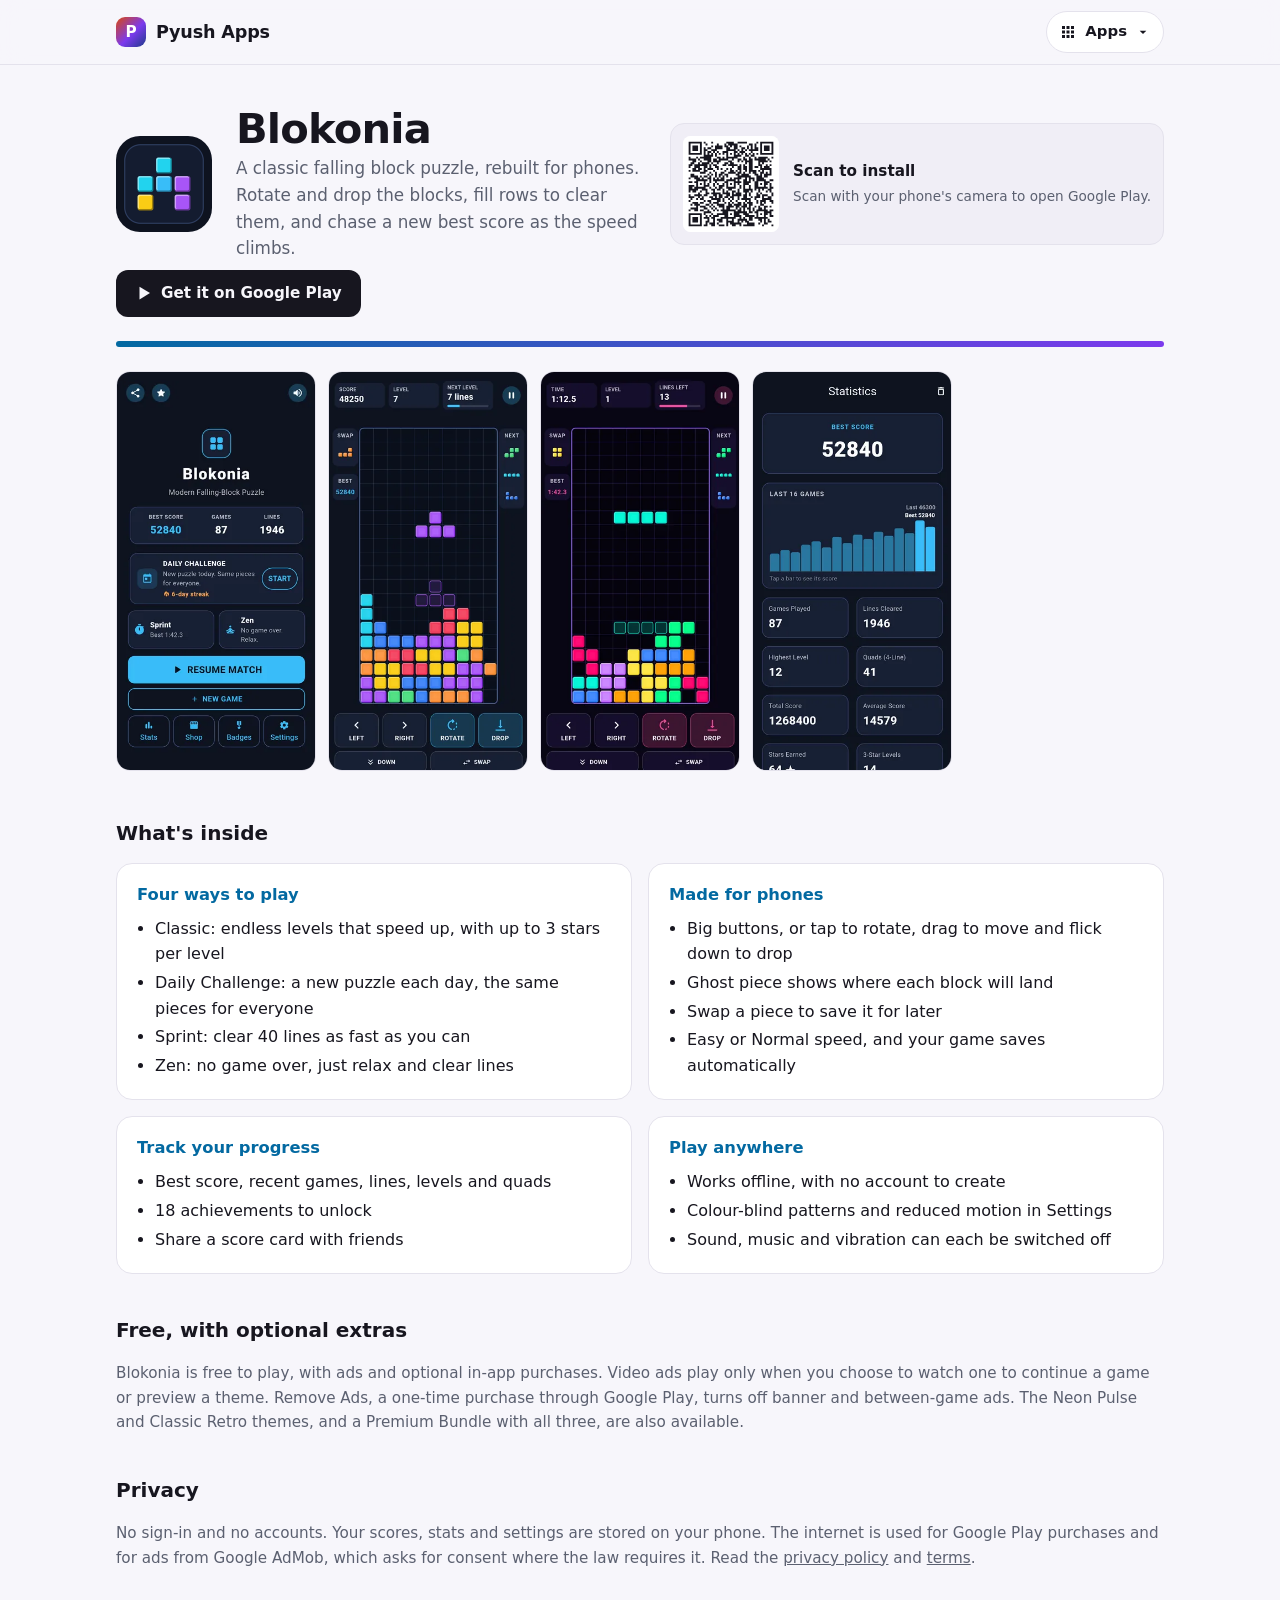
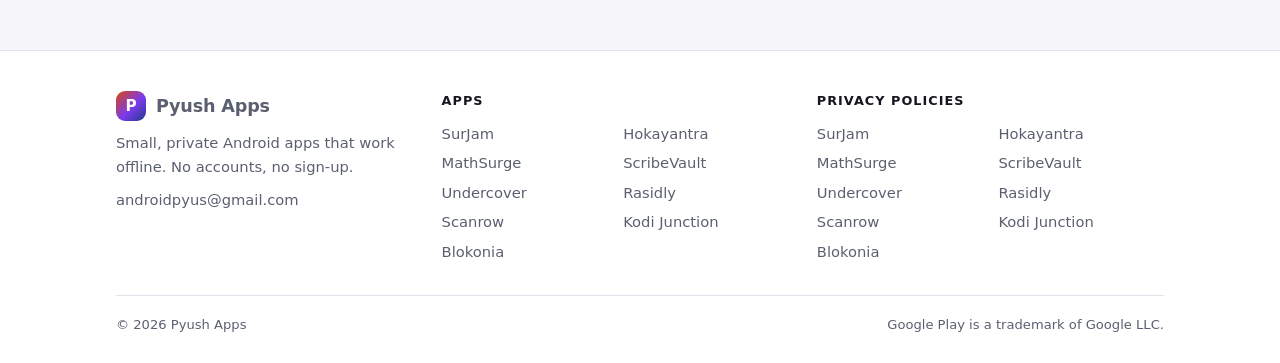
==== blokonia/index.html @ 17107c62 "Blokonia is live on Google Play: install button and QR code Co-Authored-By: Claude Opus 5.5 <noreply" ====
<!doctype html>
<html lang="en">
<head>
  <meta charset="utf-8">
  <meta name="viewport" content="width=device-width, initial-scale=1">
  <title>Blokonia: Falling Block Puzzle</title>
  <meta name="description" content="Blokonia is a classic falling block puzzle game for Android. Rotate and drop the blocks, clear lines, and play Classic, Daily Challenge, Sprint and Zen modes offline. Free on Google Play.">
  <link rel="icon" type="image/png" href="../assets/blokonia-icon.png">
  <link rel="stylesheet" href="../assets/style.css">
</head>
<body class="blokonia">
  <a class="skip-link" href="#main">Skip to content</a>
  <header class="site-header">
    <div class="wrap">
      <a class="brand" href="../"><span class="brand-mark" aria-hidden="true">P</span>Pyush Apps</a>
      <details class="apps-menu">
        <summary><svg viewBox="0 0 24 24" width="18" height="18" aria-hidden="true"><path fill="currentColor" d="M4 4h4v4H4zm6 0h4v4h-4zm6 0h4v4h-4zM4 10h4v4H4zm6 0h4v4h-4zm6 0h4v4h-4zM4 16h4v4H4zm6 0h4v4h-4zm6 0h4v4h-4z"/></svg><span>Apps</span><svg class="apps-chevron" viewBox="0 0 24 24" width="16" height="16" aria-hidden="true"><path fill="currentColor" d="M7 10l5 5 5-5z"/></svg></summary>
        <nav class="apps-panel" aria-label="Apps">
          <a href="../surjam/"><img src="../assets/surjam-icon.png" alt="" width="32" height="32" loading="lazy"><span>SurJam</span></a>
          <a href="../hokayantra/"><img src="../assets/hokayantra-icon.png" alt="" width="32" height="32" loading="lazy"><span>Hokayantra</span></a>
          <a href="../mathsurge/"><img src="../assets/mathsurge-icon.png" alt="" width="32" height="32" loading="lazy"><span>MathSurge</span></a>
          <a href="../scribevault/"><img src="../assets/scribevault-icon.png" alt="" width="32" height="32" loading="lazy"><span>ScribeVault</span></a>
          <a href="../undercover/"><img src="../assets/undercover-icon.png" alt="" width="32" height="32" loading="lazy"><span>Undercover</span></a>
          <a href="../rasidly/"><img src="../assets/rasidly-icon.png" alt="" width="32" height="32" loading="lazy"><span>Rasidly</span></a>
          <a href="../scanrow/"><img src="../assets/scanrow-icon.png" alt="" width="32" height="32" loading="lazy"><span>Scanrow</span></a>
          <a href="../kodijunction/"><img src="../assets/kodijunction-icon.png" alt="" width="32" height="32" loading="lazy"><span>Kodi Junction</span></a>
          <a href="./" aria-current="page"><img src="../assets/blokonia-icon.png" alt="" width="32" height="32" loading="lazy"><span>Blokonia</span></a>
        </nav>
      </details>
      <script src="../assets/site.js" defer></script>
    </div>
  </header>

  <main id="main" class="wrap">
    <section class="app-hero">
      <img src="../assets/blokonia-icon.png" alt="Blokonia app icon" width="96" height="96">
      <div class="app-hero-text">
        <h1>Blokonia</h1>
        <p class="tagline">A classic falling block puzzle, rebuilt for phones. Rotate and drop the blocks, fill rows to clear them, and chase a new best score as the speed climbs.</p>
      </div>
      <div class="qr">
        <img src="../assets/qr-blokonia.svg" alt="QR code that opens Blokonia on Google Play" width="96" height="96">
        <div><strong>Scan to install</strong><span>Scan with your phone's camera to open Google Play.</span></div>
      </div>
    </section>
    <div class="card-actions">
      <a class="btn btn-play" href="https://play.google.com/store/apps/details?id=com.blokonia.app">
        <svg viewBox="0 0 24 24" aria-hidden="true"><path fill="currentColor" d="M6 3.5v17l14-8.5z"/></svg>
        Get it on Google Play
      </a>
    </div>
    <div class="accent-bar" role="presentation"></div>

    <section class="page-shots" aria-label="Screenshots">
      <div class="shots">
        <img src="../assets/blokonia-1.webp" alt="Home screen with best score, the daily challenge, Sprint and Zen modes" width="360" height="720">
        <img src="../assets/blokonia-2.webp" alt="A Classic game at level 7 with a T block about to drop and the ghost piece below" width="360" height="720">
        <img src="../assets/blokonia-3.webp" alt="A Sprint run in the Neon Pulse theme with 13 lines left" width="360" height="720">
        <img src="../assets/blokonia-4.webp" alt="Statistics with best score, a chart of the last 16 games and lifetime totals" width="360" height="720">
      </div>
    </section>

    <section class="section">
      <h2>What's inside</h2>
      <div class="grid-2">
        <div class="box">
          <h3>Four ways to play</h3>
          <ul>
            <li>Classic: endless levels that speed up, with up to 3 stars per level</li>
            <li>Daily Challenge: a new puzzle each day, the same pieces for everyone</li>
            <li>Sprint: clear 40 lines as fast as you can</li>
            <li>Zen: no game over, just relax and clear lines</li>
          </ul>
        </div>
        <div class="box">
          <h3>Made for phones</h3>
          <ul>
            <li>Big buttons, or tap to rotate, drag to move and flick down to drop</li>
            <li>Ghost piece shows where each block will land</li>
            <li>Swap a piece to save it for later</li>
            <li>Easy or Normal speed, and your game saves automatically</li>
          </ul>
        </div>
        <div class="box">
          <h3>Track your progress</h3>
          <ul>
            <li>Best score, recent games, lines, levels and quads</li>
            <li>18 achievements to unlock</li>
            <li>Share a score card with friends</li>
          </ul>
        </div>
        <div class="box">
          <h3>Play anywhere</h3>
          <ul>
            <li>Works offline, with no account to create</li>
            <li>Colour-blind patterns and reduced motion in Settings</li>
            <li>Sound, music and vibration can each be switched off</li>
          </ul>
        </div>
      </div>
    </section>

    <section class="section">
      <h2>Free, with optional extras</h2>
      <p class="note">Blokonia is free to play, with ads and optional in-app purchases. Video ads play only when you choose to watch one to continue a game or preview a theme. Remove Ads, a one-time purchase through Google Play, turns off banner and between-game ads. The Neon Pulse and Classic Retro themes, and a Premium Bundle with all three, are also available.</p>
    </section>

    <section class="section">
      <h2>Privacy</h2>
      <p class="note">No sign-in and no accounts. Your scores, stats and settings are stored on your phone. The internet is used for Google Play purchases and for ads from Google AdMob, which asks for consent where the law requires it. Read the <a href="https://pyush.github.io/blokonia-site/privacy.html">privacy policy</a> and <a href="https://pyush.github.io/blokonia-site/terms.html">terms</a>.</p>
    </section>
  </main>

  <footer class="site-footer">
    <div class="wrap">
      <div class="footer-grid">
        <div class="footer-about">
          <a class="brand" href="../"><span class="brand-mark" aria-hidden="true">P</span>Pyush Apps</a>
          <p>Small, private Android apps that work offline. No accounts, no sign-up.</p>
          <p><a href="mailto:androidpyus@gmail.com">androidpyus@gmail.com</a></p>
        </div>
        <nav aria-label="Apps">
          <h2>Apps</h2>
          <ul>
            <li><a href="../surjam/">SurJam</a></li>
            <li><a href="../hokayantra/">Hokayantra</a></li>
            <li><a href="../mathsurge/">MathSurge</a></li>
            <li><a href="../scribevault/">ScribeVault</a></li>
            <li><a href="../undercover/">Undercover</a></li>
            <li><a href="../rasidly/">Rasidly</a></li>
            <li><a href="../scanrow/">Scanrow</a></li>
            <li><a href="../kodijunction/">Kodi Junction</a></li>
            <li><a href="./">Blokonia</a></li>
          </ul>
        </nav>
        <nav aria-label="Privacy policies">
          <h2>Privacy policies</h2>
          <ul>
            <li><a href="https://pyush.github.io/surjam-privacy/">SurJam</a></li>
            <li><a href="https://pyush.github.io/hokayantra-privacy/">Hokayantra</a></li>
            <li><a href="https://pyush.github.io/mathsurge-privacy/">MathSurge</a></li>
            <li><a href="https://pyush.github.io/scribevault-privacy/">ScribeVault</a></li>
            <li><a href="https://pyush.github.io/undercover-word-imposter-privacy/">Undercover</a></li>
            <li><a href="https://pyush.github.io/rasidly-privacy/">Rasidly</a></li>
            <li><a href="https://pyush.github.io/scanrow-site/privacy/">Scanrow</a></li>
            <li><a href="https://kodijunction.com/privacy.html">Kodi Junction</a></li>
            <li><a href="https://pyush.github.io/blokonia-site/privacy.html">Blokonia</a></li>
          </ul>
        </nav>
      </div>
      <div class="footer-bottom">
        <span>© 2026 Pyush Apps</span>
        <span>Google Play is a trademark of Google LLC.</span>
      </div>
    </div>
  </footer>
</body>
</html>
---- assets/style.css ----
:root {
  --bg: #f7f6fb;
  --surface: #ffffff;
  --text: #17161f;
  --muted: #5b6070;
  --rule: #e4e2ec;
  --chip: #f0eef6;
  --header-bg: rgb(247 246 251 / 82%);
  --surjam: #d9480f;
  --surjam-2: #c2255c;
  --hokayantra: #1f3a8a;
  --hokayantra-2: #f2622e;
  --mathsurge: #0e7490;
  --mathsurge-2: #7c3aed;
  --scribevault: #4f46e5;
  --scribevault-2: #0891b2;
  --undercover: #6d28d9;
  --undercover-2: #b45309;
  --rasidly: #047857;
  --rasidly-2: #0f766e;
  --scanrow: #134e4a;
  --scanrow-2: #0d9488;
  --kodijunction: #9f1239;
  --kodijunction-2: #b45309;
  --blokonia: #0369a1;
  --blokonia-2: #7c3aed;
  --shadow: 0 1px 2px rgb(20 18 40 / 6%), 0 8px 24px rgb(20 18 40 / 6%);
}
@media (prefers-color-scheme: dark) {
  :root:not([data-theme="light"]) {
    --bg: #0f0e17;
    --surface: #1a1926;
    --text: #f4f3fa;
    --muted: #a3a8b8;
    --rule: #2d2b3d;
    --chip: #24223a;
    --header-bg: rgb(15 14 23 / 82%);
    --surjam: #ff8a3d;
    --surjam-2: #f0507f;
    --hokayantra: #8fa8ff;
    --hokayantra-2: #ff8a5c;
    --mathsurge: #22d3ee;
    --mathsurge-2: #a78bfa;
  --scribevault: #818cf8;
  --scribevault-2: #22d3ee;
  --undercover: #a78bfa;
  --undercover-2: #fbbf24;
  --rasidly: #34d399;
  --rasidly-2: #5eead4;
  --scanrow: #2dd4bf;
  --scanrow-2: #99f6e4;
  --kodijunction: #fb7185;
  --kodijunction-2: #fbbf24;
  --blokonia: #38bdf8;
  --blokonia-2: #c084fc;
    --shadow: none;
  }
}
:root[data-theme="dark"] {
  --bg: #0f0e17;
  --surface: #1a1926;
  --text: #f4f3fa;
  --muted: #a3a8b8;
  --rule: #2d2b3d;
  --chip: #24223a;
  --header-bg: rgb(15 14 23 / 82%);
  --surjam: #ff8a3d;
  --surjam-2: #f0507f;
  --hokayantra: #8fa8ff;
  --hokayantra-2: #ff8a5c;
  --mathsurge: #22d3ee;
  --mathsurge-2: #a78bfa;
  --scribevault: #818cf8;
  --scribevault-2: #22d3ee;
  --undercover: #a78bfa;
  --undercover-2: #fbbf24;
  --rasidly: #34d399;
  --rasidly-2: #5eead4;
  --scanrow: #2dd4bf;
  --scanrow-2: #99f6e4;
  --kodijunction: #fb7185;
  --kodijunction-2: #fbbf24;
  --blokonia: #38bdf8;
  --blokonia-2: #c084fc;
  --shadow: none;
}

* { box-sizing: border-box; }
html { -webkit-text-size-adjust: 100%; scroll-padding-top: 80px; }
body {
  margin: 0;
  background: var(--bg);
  color: var(--text);
  font: 16px/1.6 system-ui, -apple-system, "Segoe UI", Roboto, "Noto Sans", sans-serif;
}
img { max-width: 100%; display: block; }
a { color: inherit; }
.wrap { max-width: 1080px; margin: 0 auto; padding: 0 16px; }
.skip-link { position: absolute; left: -999px; top: 8px; padding: 8px 12px; border-radius: 8px; background: var(--text); color: var(--bg); z-index: 20; }
.skip-link:focus { left: 16px; }

/* Header */
.site-header {
  position: sticky; top: 0; z-index: 10;
  background: var(--header-bg);
  backdrop-filter: saturate(160%) blur(12px);
  -webkit-backdrop-filter: saturate(160%) blur(12px);
  border-bottom: 1px solid var(--rule);
}
.site-header .wrap { display: flex; align-items: center; justify-content: space-between; gap: 16px; min-height: 64px; }
.brand { display: inline-flex; align-items: center; gap: 10px; font-weight: 800; font-size: 1.1rem; letter-spacing: -0.01em; text-decoration: none; flex: none; }
.brand-mark {
  width: 30px; height: 30px; border-radius: 9px; display: grid; place-items: center;
  color: #fff; font-size: 0.95rem; font-weight: 900;
  background: linear-gradient(135deg, var(--surjam), var(--mathsurge-2) 55%, var(--hokayantra));
}
.apps-menu { position: relative; flex: none; }
.apps-menu summary {
  display: inline-flex; align-items: center; gap: 8px; padding: 8px 12px; border-radius: 999px;
  border: 1px solid var(--rule); background: var(--surface); color: var(--text);
  font-size: 0.93rem; font-weight: 600; cursor: pointer; list-style: none; user-select: none;
}
.apps-menu summary::-webkit-details-marker { display: none; }
.apps-menu summary:hover, .apps-menu[open] summary { background: var(--chip); }
.apps-menu[open] .apps-chevron { transform: rotate(180deg); }
.apps-panel {
  position: absolute; top: calc(100% + 8px); right: 0; z-index: 20;
  width: min(420px, calc(100vw - 32px)); max-height: calc(100vh - 88px); overflow-y: auto;
  display: grid; grid-template-columns: repeat(auto-fill, minmax(170px, 1fr)); gap: 4px; padding: 10px;
  background: var(--surface); border: 1px solid var(--rule); border-radius: 16px;
  box-shadow: 0 12px 32px rgb(20 18 40 / 18%);
}
.apps-panel a {
  display: flex; align-items: center; gap: 10px; padding: 8px 10px; border-radius: 10px;
  color: var(--text); text-decoration: none; font-size: 0.93rem; font-weight: 600;
}
.apps-panel a img { width: 32px; height: 32px; border-radius: 8px; flex: none; }
.apps-panel a:hover, .apps-panel a[aria-current="page"] { background: var(--chip); }

/* Footer */
.site-footer { border-top: 1px solid var(--rule); margin-top: 80px; padding: 40px 0 28px; color: var(--muted); font-size: 0.92rem; background: var(--surface); }
.footer-grid { display: grid; gap: 28px; grid-template-columns: 1.2fr 1.4fr 1.4fr; }
.footer-grid h2 { font-size: 0.8rem; text-transform: uppercase; letter-spacing: 0.08em; color: var(--text); margin: 0 0 10px; }
.footer-grid ul { list-style: none; margin: 0; padding: 0; display: grid; gap: 6px 16px; grid-template-columns: repeat(auto-fill, minmax(110px, 1fr)); }
.footer-grid a { color: var(--muted); text-decoration: none; }
.footer-grid a:hover { color: var(--text); text-decoration: underline; }
.footer-about p { margin: 10px 0 0; max-width: 36ch; }
.footer-bottom { margin-top: 32px; padding-top: 18px; border-top: 1px solid var(--rule); display: flex; flex-wrap: wrap; gap: 6px 20px; justify-content: space-between; font-size: 0.82rem; }

/* Home hero */
.hero { padding: 56px 0 32px; display: grid; gap: 32px; grid-template-columns: 1.1fr 1fr; align-items: center; }
.eyebrow { margin: 0 0 10px; font-size: 0.85rem; font-weight: 700; letter-spacing: 0.08em; text-transform: uppercase; color: var(--muted); }
.hero h1 { font-size: clamp(2.2rem, 6vw, 3.7rem); line-height: 1.06; letter-spacing: -0.03em; margin: 0 0 16px; }
.hero-accent {
  background: linear-gradient(100deg, var(--surjam), var(--mathsurge-2) 60%, var(--mathsurge));
  -webkit-background-clip: text; background-clip: text; color: transparent;
}
.hero-lead { color: var(--muted); font-size: 1.15rem; margin: 0; max-width: 46ch; }
.hero-actions { display: flex; flex-wrap: wrap; gap: 10px; margin-top: 24px; }
.hero-actions svg { width: 18px; height: 18px; }
.pills { display: flex; flex-wrap: wrap; gap: 8px; margin: 22px 0 0; padding: 0; list-style: none; }
.pills li { background: var(--chip); border-radius: 999px; padding: 4px 12px; font-size: 0.85rem; color: var(--muted); }
.hero-phones { position: relative; aspect-ratio: 5 / 4.4; max-width: 460px; width: 100%; justify-self: center; }
.hero-phones::before {
  content: ""; position: absolute; inset: 8% 4%; border-radius: 50%; filter: blur(48px); opacity: 0.28;
  background: linear-gradient(120deg, var(--surjam), var(--mathsurge-2), var(--mathsurge));
}
.phone {
  position: absolute; top: 8%; width: 40%; border-radius: 22px; overflow: hidden; display: block;
  border: 5px solid #17161f; background: #17161f; box-shadow: 0 16px 36px rgb(20 18 40 / 28%);
  transition: transform 0.25s ease;
}
.phone img { width: 100%; height: auto; aspect-ratio: 1 / 2; object-fit: cover; }
.phone-left { left: 2%; transform: rotate(-8deg); }
.phone-right { right: 2%; transform: rotate(8deg); }
.phone-center { left: 30%; top: 0; width: 40%; z-index: 1; }
.phone:hover, .phone:focus-visible { z-index: 2; }
.phone-left:hover, .phone-left:focus-visible { transform: rotate(-4deg) translateY(-8px); }
.phone-right:hover, .phone-right:focus-visible { transform: rotate(4deg) translateY(-8px); }
.phone-center:hover, .phone-center:focus-visible { transform: translateY(-8px); }

/* App list heading and category filters */
.apps-section { padding-top: 16px; }
.apps-heading { display: flex; flex-wrap: wrap; gap: 12px 24px; align-items: center; justify-content: space-between; }
.apps-heading h2, .why h2 { margin: 0; font-size: clamp(1.5rem, 4vw, 2rem); letter-spacing: -0.02em; }
.filters { display: flex; flex-wrap: wrap; gap: 8px; }
.filters[hidden] { display: none; }
.filters button {
  font: inherit; font-size: 0.9rem; font-weight: 600; padding: 6px 14px; border-radius: 999px; cursor: pointer;
  border: 1px solid var(--rule); background: var(--surface); color: var(--muted);
}
.filters button:hover { background: var(--chip); color: var(--text); }
.filters button[aria-pressed="true"] { background: var(--text); border-color: var(--text); color: var(--bg); }
.filters button:focus-visible { outline: 3px solid var(--hokayantra); outline-offset: 2px; }

/* Why these apps */
.why { margin-top: 72px; }
.why-grid { display: grid; gap: 20px; margin-top: 24px; grid-template-columns: repeat(auto-fit, minmax(min(100%, 260px), 1fr)); }
.why-item { background: var(--surface); border: 1px solid var(--rule); border-radius: 20px; padding: 24px; }
.why-item h3 { margin: 14px 0 6px; font-size: 1.1rem; }
.why-item p { margin: 0; color: var(--muted); }
.why-icon { display: grid; place-items: center; width: 44px; height: 44px; border-radius: 12px; color: #fff; background: linear-gradient(135deg, var(--surjam), var(--mathsurge-2)); }
.why-icon svg { width: 24px; height: 24px; }

/* Closing call to action */
.cta {
  margin-top: 40px; padding: 28px 32px; border-radius: 20px; background: var(--chip); border: 1px solid var(--rule);
  display: flex; flex-wrap: wrap; gap: 16px 24px; align-items: center; justify-content: space-between;
}
.cta h2 { margin: 0; font-size: 1.35rem; letter-spacing: -0.01em; }
.cta p { margin: 4px 0 0; color: var(--muted); }

/* App cards on the home page */
.apps { display: grid; gap: 20px; grid-template-columns: repeat(auto-fill, minmax(min(100%, 310px), 1fr)); margin-top: 24px; }
.card {
  background: var(--surface);
  border: 1px solid var(--rule);
  border-radius: 20px;
  box-shadow: var(--shadow);
  padding: 24px;
  display: flex;
  flex-direction: column;
  gap: 16px;
  min-width: 0;
  position: relative;
  overflow: hidden;
  transition: transform 0.2s ease, box-shadow 0.2s ease, opacity 0.5s ease;
}
.card[hidden] { display: none; }
.card:hover { transform: translateY(-4px); box-shadow: 0 16px 36px rgb(20 18 40 / 14%); }
/* Added by site.js to cards below the fold, then removed as they scroll into view. */
.card.reveal { opacity: 0; transform: translateY(16px); }
.card::before { content: ""; position: absolute; inset: 0 0 auto; height: 4px; background: linear-gradient(90deg, var(--accent), var(--accent-2)); }
.card-head { display: flex; gap: 16px; align-items: center; }
.card-head img { width: 72px; height: 72px; border-radius: 18px; flex: none; }
.card h2 { font-size: 1.35rem; margin: 0; line-height: 1.2; }
.tagline { color: var(--muted); margin: 2px 0 0; font-size: 0.95rem; }
.card p { margin: 0; }
.features { margin: 0; padding: 0; list-style: none; display: grid; gap: 6px; font-size: 0.95rem; }
.features li { padding-left: 22px; position: relative; }
.features li::before { content: ""; position: absolute; left: 4px; top: 0.6em; width: 8px; height: 8px; border-radius: 50%; background: var(--accent); }
.card-actions { margin-top: auto; display: flex; flex-wrap: wrap; gap: 10px; align-items: center; }
.surjam { --accent: var(--surjam); --accent-2: var(--surjam-2); }
.hokayantra { --accent: var(--hokayantra); --accent-2: var(--hokayantra-2); }
.mathsurge { --accent: var(--mathsurge); --accent-2: var(--mathsurge-2); }
.scribevault { --accent: var(--scribevault); --accent-2: var(--scribevault-2); }
.undercover { --accent: var(--undercover); --accent-2: var(--undercover-2); }
.rasidly { --accent: var(--rasidly); --accent-2: var(--rasidly-2); }
.scanrow { --accent: var(--scanrow); --accent-2: var(--scanrow-2); }
.kodijunction { --accent: var(--kodijunction); --accent-2: var(--kodijunction-2); }
.blokonia { --accent: var(--blokonia); --accent-2: var(--blokonia-2); }

/* Buttons */
.btn {
  display: inline-flex; align-items: center; gap: 8px;
  padding: 10px 18px; border-radius: 12px;
  font-weight: 600; font-size: 0.95rem; text-decoration: none;
  border: 1px solid transparent;
}
.btn-play { background: var(--text); color: var(--bg); }
.btn-play svg { width: 18px; height: 18px; }
.btn-ghost { border-color: var(--rule); color: var(--text); }
/* Not on Google Play yet: looks like the Play button but isn't a link. */
.btn-soon { border: 1px dashed var(--accent, var(--rule)); color: var(--muted); cursor: default; }
.btn-soon:hover { filter: none; }
.btn:hover { filter: brightness(1.08); }
.btn:focus-visible, a:focus-visible { outline: 3px solid var(--accent, var(--hokayantra)); outline-offset: 2px; }

/* "Scan to install" QR panel: on computer-sized screens only; on a phone the Play button is the shortcut. */
.qr {
  display: none;
  align-items: center; gap: 14px;
  padding: 12px; border-radius: 14px;
  background: var(--chip); border: 1px solid var(--rule);
}
.qr img { width: 96px; height: 96px; border-radius: 8px; flex: none; background: #fff; }
.qr strong { display: block; font-size: 0.95rem; }
.qr span { color: var(--muted); font-size: 0.85rem; line-height: 1.4; }
@media (min-width: 860px) {
  .qr { display: flex; }
  /* Keep the QR panel and the buttons lined up at the bottom of each card. */
  .card .qr { margin-top: auto; }
  .card .qr + .card-actions { margin-top: 0; }
}

/* Screenshot strip */
.shots { display: flex; gap: 12px; overflow-x: auto; scroll-snap-type: x mandatory; padding-bottom: 6px; }
.shots img {
  width: 150px; height: auto; aspect-ratio: 1 / 2; object-fit: cover;
  border-radius: 14px; border: 1px solid var(--rule); scroll-snap-align: start; flex: none;
  background: var(--chip);
}

/* App detail pages */
.app-hero { padding: 40px 0 8px; display: flex; gap: 24px; align-items: center; flex-wrap: wrap; }
.app-hero > img { width: 96px; height: 96px; border-radius: 24px; }
.app-hero-text { flex: 1 1 280px; }
.app-hero h1 { margin: 0; font-size: clamp(1.8rem, 5vw, 2.6rem); line-height: 1.15; letter-spacing: -0.02em; }
.app-hero .tagline { font-size: 1.05rem; }
.app-hero .qr { flex: none; }
.accent-bar { height: 6px; border-radius: 999px; background: linear-gradient(90deg, var(--accent), var(--accent-2)); margin: 24px 0; }
.section { margin-top: 40px; }
.section h2 { font-size: 1.25rem; margin: 0 0 14px; }
.grid-2 { display: grid; gap: 16px; grid-template-columns: repeat(auto-fit, minmax(min(100%, 380px), 1fr)); }
.box { background: var(--surface); border: 1px solid var(--rule); border-radius: 16px; padding: 18px 20px; }
.box h3 { margin: 0 0 8px; font-size: 1.02rem; color: var(--accent); }
.box ul { margin: 0; padding-left: 18px; }
.box li { margin: 3px 0; }
.page-shots .shots img { width: 200px; }
.note { color: var(--muted); font-size: 0.95rem; }

@media (max-width: 760px) {
  .footer-grid { grid-template-columns: 1fr; }
  .hero { grid-template-columns: 1fr; padding-top: 36px; }
  .why { margin-top: 56px; }
}
@media (prefers-reduced-motion: no-preference) {
  html { scroll-behavior: smooth; }
}
@media (prefers-reduced-motion: reduce) {
  .card, .phone { transition: none; }
  .card:hover { transform: none; }
}
@media (max-width: 480px) {
  .card { padding: 18px; }
  .shots img { width: 128px; }
  .page-shots .shots img { width: 160px; }
}
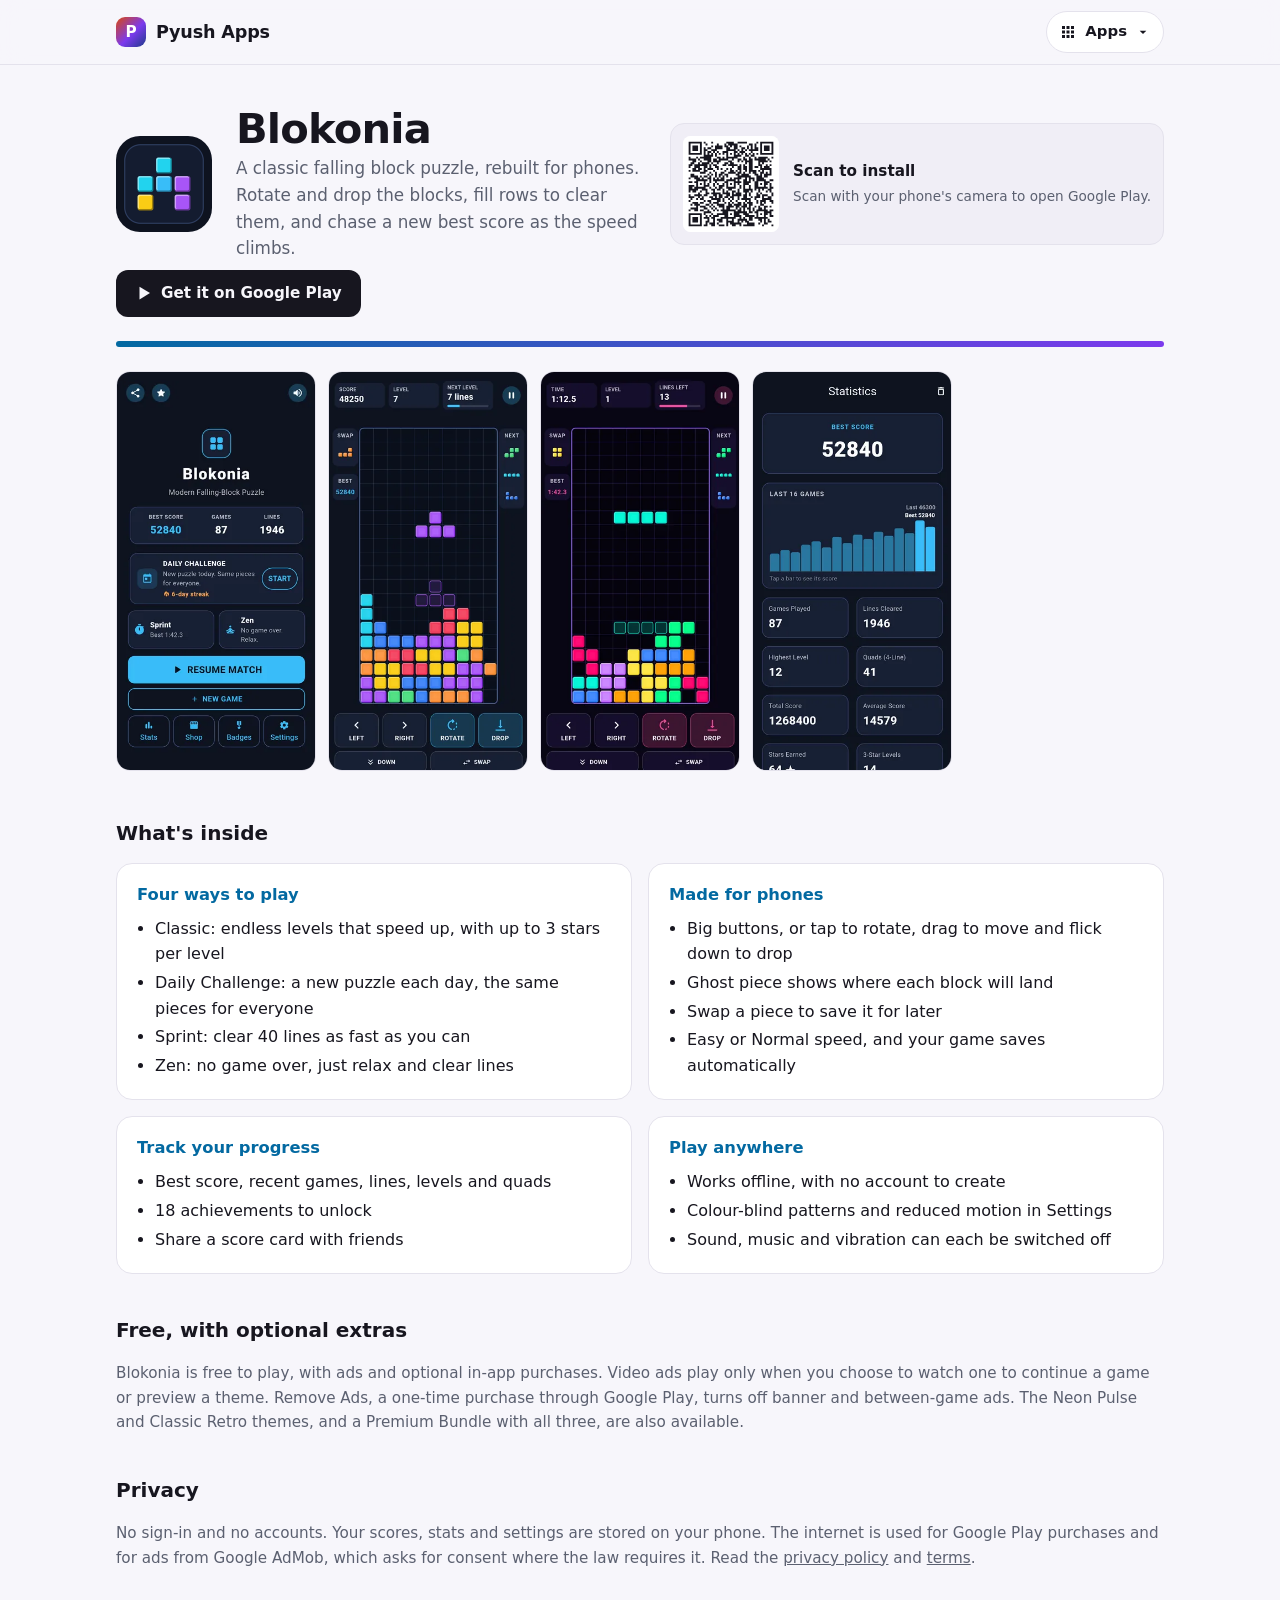
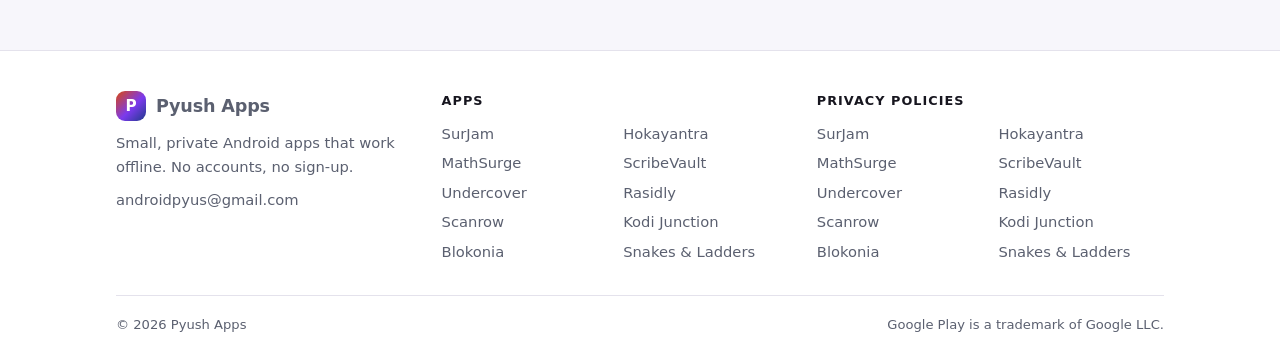
==== commit 89ff2e8e: "Add Snakes & Ladders: Editions (coming soon) Snakes & Ladders gets a home page card under Games, an " ====
--- a/blokonia/index.html
+++ b/blokonia/index.html
@@ -25,6 +25,7 @@
           <a href="../scanrow/"><img src="../assets/scanrow-icon.png" alt="" width="32" height="32" loading="lazy"><span>Scanrow</span></a>
           <a href="../kodijunction/"><img src="../assets/kodijunction-icon.png" alt="" width="32" height="32" loading="lazy"><span>Kodi Junction</span></a>
           <a href="./" aria-current="page"><img src="../assets/blokonia-icon.png" alt="" width="32" height="32" loading="lazy"><span>Blokonia</span></a>
+          <a href="../snakesladders/"><img src="../assets/snakesladders-icon.png" alt="" width="32" height="32" loading="lazy"><span>Snakes &amp; Ladders</span></a>
         </nav>
       </details>
       <script src="../assets/site.js" defer></script>
@@ -131,6 +132,7 @@
             <li><a href="../scanrow/">Scanrow</a></li>
             <li><a href="../kodijunction/">Kodi Junction</a></li>
             <li><a href="./">Blokonia</a></li>
+            <li><a href="../snakesladders/">Snakes &amp; Ladders</a></li>
           </ul>
         </nav>
         <nav aria-label="Privacy policies">
@@ -145,6 +147,7 @@
             <li><a href="https://pyush.github.io/scanrow-site/privacy/">Scanrow</a></li>
             <li><a href="https://kodijunction.com/privacy.html">Kodi Junction</a></li>
             <li><a href="https://pyush.github.io/blokonia-site/privacy.html">Blokonia</a></li>
+            <li><a href="https://pyush.github.io/snakes-ladders-privacy/">Snakes &amp; Ladders</a></li>
           </ul>
         </nav>
       </div>
--- a/assets/style.css
+++ b/assets/style.css
@@ -24,6 +24,8 @@
   --kodijunction-2: #b45309;
   --blokonia: #0369a1;
   --blokonia-2: #7c3aed;
+  --snakesladders: #1e40af;
+  --snakesladders-2: #a16207;
   --shadow: 0 1px 2px rgb(20 18 40 / 6%), 0 8px 24px rgb(20 18 40 / 6%);
 }
 @media (prefers-color-scheme: dark) {
@@ -53,6 +55,8 @@
   --kodijunction-2: #fbbf24;
   --blokonia: #38bdf8;
   --blokonia-2: #c084fc;
+  --snakesladders: #93c5fd;
+  --snakesladders-2: #fcd34d;
     --shadow: none;
   }
 }
@@ -82,6 +86,8 @@
   --kodijunction-2: #fbbf24;
   --blokonia: #38bdf8;
   --blokonia-2: #c084fc;
+  --snakesladders: #93c5fd;
+  --snakesladders-2: #fcd34d;
   --shadow: none;
 }
 
@@ -249,6 +255,7 @@
 .scanrow { --accent: var(--scanrow); --accent-2: var(--scanrow-2); }
 .kodijunction { --accent: var(--kodijunction); --accent-2: var(--kodijunction-2); }
 .blokonia { --accent: var(--blokonia); --accent-2: var(--blokonia-2); }
+.snakesladders { --accent: var(--snakesladders); --accent-2: var(--snakesladders-2); }
 
 /* Buttons */
 .btn {
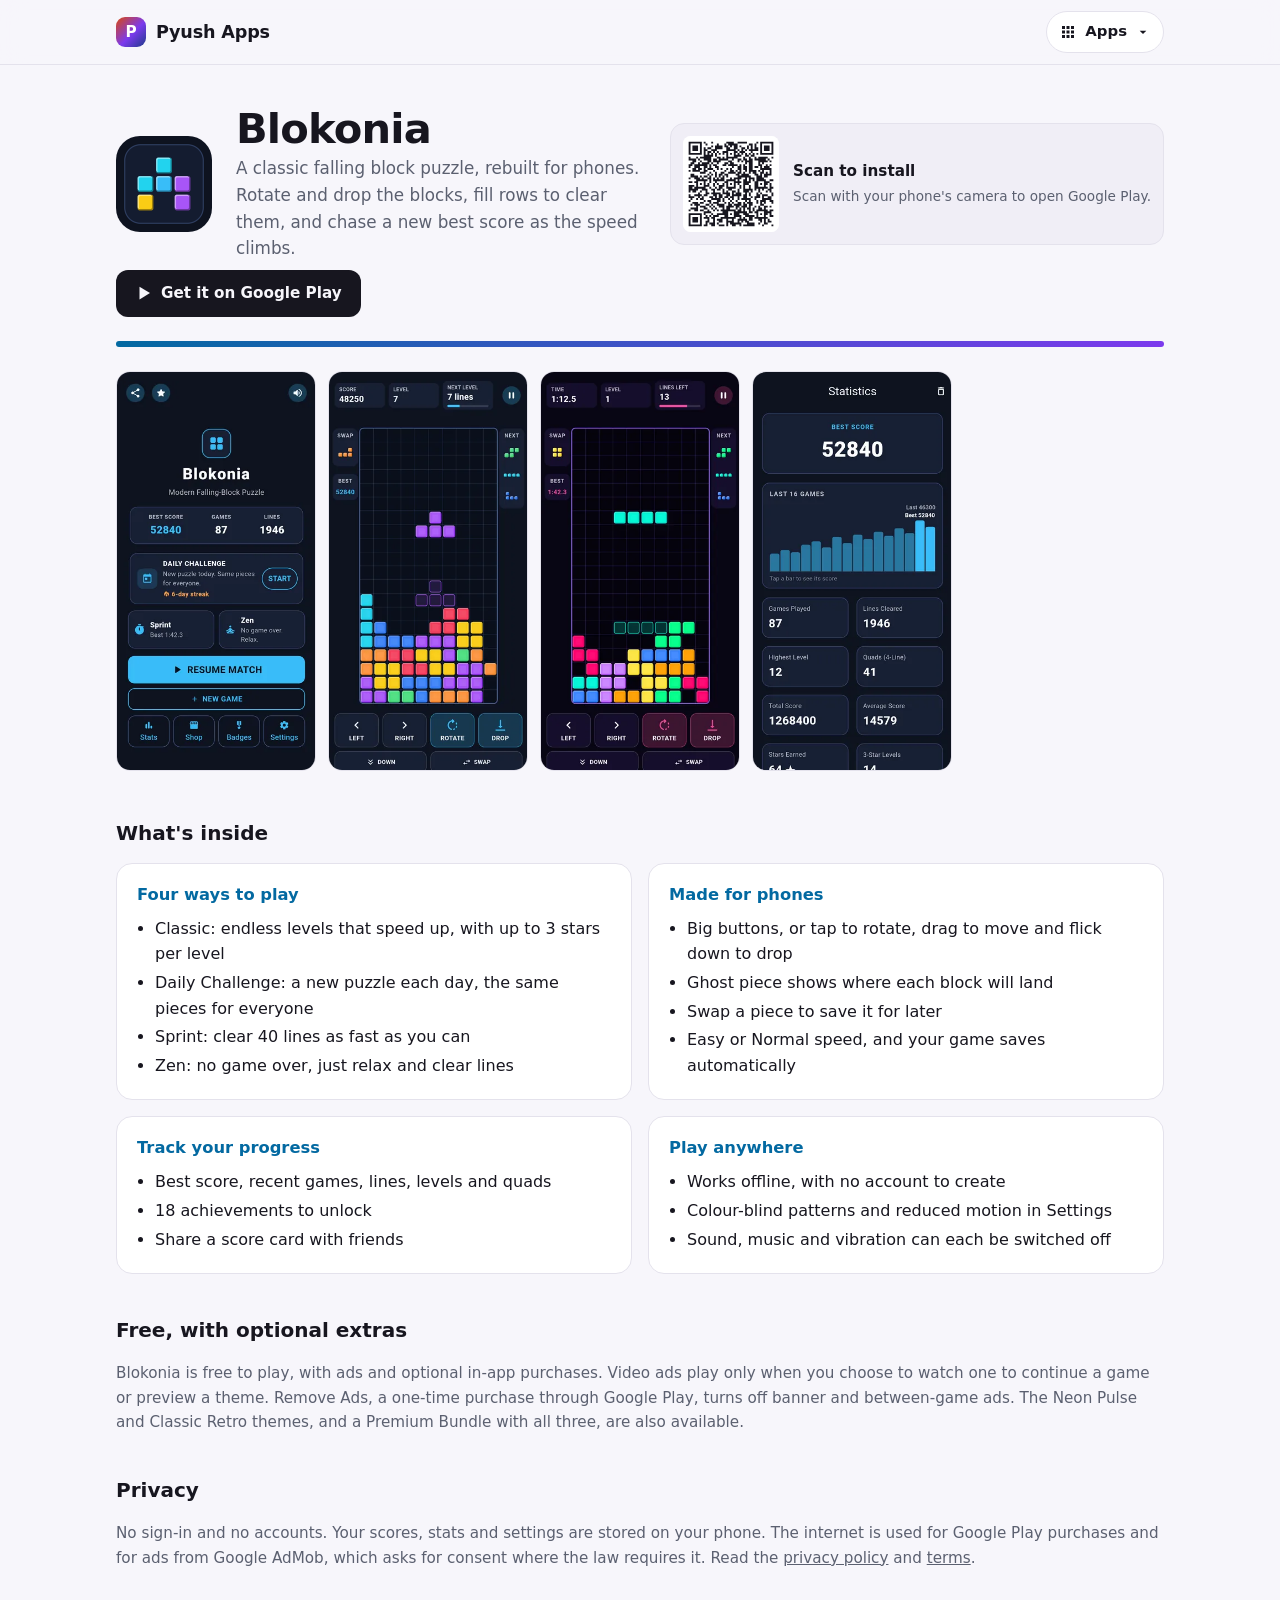
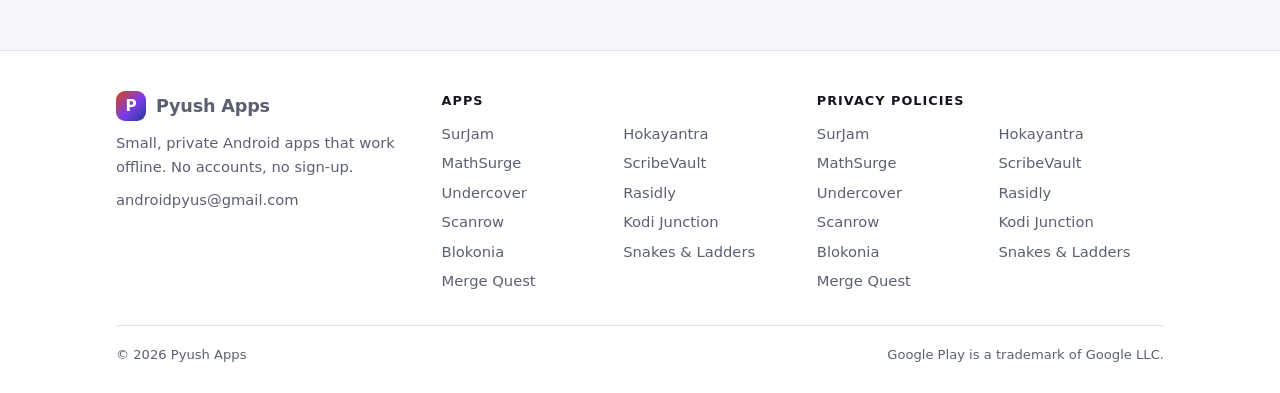
==== commit 12a375a1: "Add Merge Quest: Discovery Puzzle (coming soon) Merge Quest gets a home page card under Games, an ap" ====
--- a/blokonia/index.html
+++ b/blokonia/index.html
@@ -26,6 +26,7 @@
           <a href="../kodijunction/"><img src="../assets/kodijunction-icon.png" alt="" width="32" height="32" loading="lazy"><span>Kodi Junction</span></a>
           <a href="./" aria-current="page"><img src="../assets/blokonia-icon.png" alt="" width="32" height="32" loading="lazy"><span>Blokonia</span></a>
           <a href="../snakesladders/"><img src="../assets/snakesladders-icon.png" alt="" width="32" height="32" loading="lazy"><span>Snakes &amp; Ladders</span></a>
+          <a href="../mergequest/"><img src="../assets/mergequest-icon.png" alt="" width="32" height="32" loading="lazy"><span>Merge Quest</span></a>
         </nav>
       </details>
       <script src="../assets/site.js" defer></script>
@@ -133,6 +134,7 @@
             <li><a href="../kodijunction/">Kodi Junction</a></li>
             <li><a href="./">Blokonia</a></li>
             <li><a href="../snakesladders/">Snakes &amp; Ladders</a></li>
+            <li><a href="../mergequest/">Merge Quest</a></li>
           </ul>
         </nav>
         <nav aria-label="Privacy policies">
@@ -148,6 +150,7 @@
             <li><a href="https://kodijunction.com/privacy.html">Kodi Junction</a></li>
             <li><a href="https://pyush.github.io/blokonia-site/privacy.html">Blokonia</a></li>
             <li><a href="https://pyush.github.io/snakes-ladders-privacy/">Snakes &amp; Ladders</a></li>
+            <li><a href="https://pyush.github.io/mergequest-site/privacy.html">Merge Quest</a></li>
           </ul>
         </nav>
       </div>
--- a/assets/style.css
+++ b/assets/style.css
@@ -26,6 +26,8 @@
   --blokonia-2: #7c3aed;
   --snakesladders: #1e40af;
   --snakesladders-2: #a16207;
+  --mergequest: #6d28d9;
+  --mergequest-2: #b45309;
   --shadow: 0 1px 2px rgb(20 18 40 / 6%), 0 8px 24px rgb(20 18 40 / 6%);
 }
 @media (prefers-color-scheme: dark) {
@@ -57,6 +59,8 @@
   --blokonia-2: #c084fc;
   --snakesladders: #93c5fd;
   --snakesladders-2: #fcd34d;
+  --mergequest: #c4b5fd;
+  --mergequest-2: #fcd34d;
     --shadow: none;
   }
 }
@@ -88,6 +92,8 @@
   --blokonia-2: #c084fc;
   --snakesladders: #93c5fd;
   --snakesladders-2: #fcd34d;
+  --mergequest: #c4b5fd;
+  --mergequest-2: #fcd34d;
   --shadow: none;
 }
 
@@ -256,6 +262,7 @@
 .kodijunction { --accent: var(--kodijunction); --accent-2: var(--kodijunction-2); }
 .blokonia { --accent: var(--blokonia); --accent-2: var(--blokonia-2); }
 .snakesladders { --accent: var(--snakesladders); --accent-2: var(--snakesladders-2); }
+.mergequest { --accent: var(--mergequest); --accent-2: var(--mergequest-2); }
 
 /* Buttons */
 .btn {
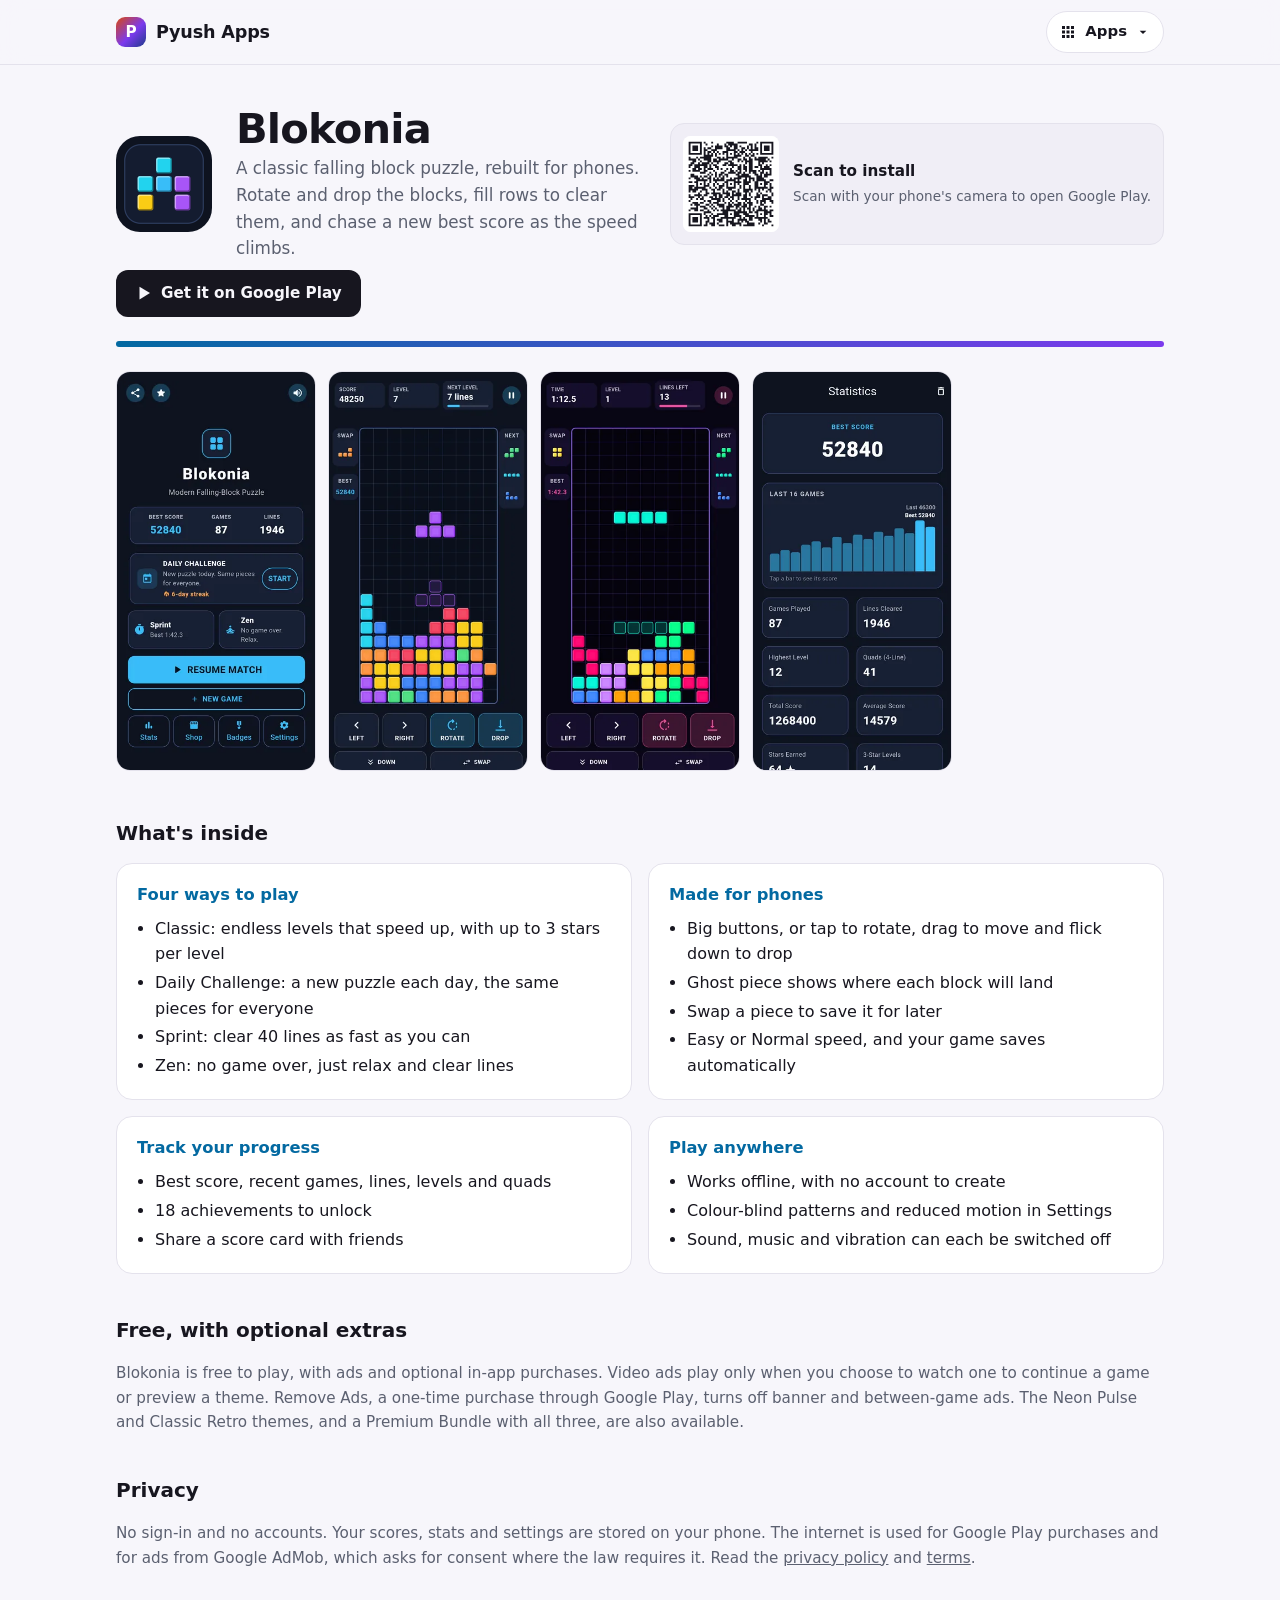
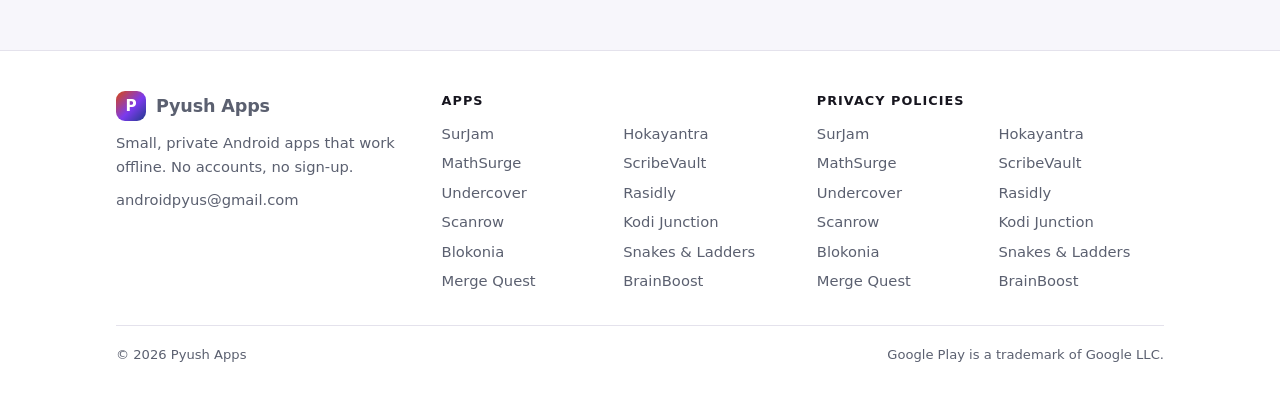
==== commit b8e73aff: "Add BrainBoost: Brain Training (coming soon)" ====
--- a/blokonia/index.html
+++ b/blokonia/index.html
@@ -27,6 +27,7 @@
           <a href="./" aria-current="page"><img src="../assets/blokonia-icon.png" alt="" width="32" height="32" loading="lazy"><span>Blokonia</span></a>
           <a href="../snakesladders/"><img src="../assets/snakesladders-icon.png" alt="" width="32" height="32" loading="lazy"><span>Snakes &amp; Ladders</span></a>
           <a href="../mergequest/"><img src="../assets/mergequest-icon.png" alt="" width="32" height="32" loading="lazy"><span>Merge Quest</span></a>
+          <a href="../brainboost/"><img src="../assets/brainboost-icon.png" alt="" width="32" height="32" loading="lazy"><span>BrainBoost</span></a>
         </nav>
       </details>
       <script src="../assets/site.js" defer></script>
@@ -135,6 +136,7 @@
             <li><a href="./">Blokonia</a></li>
             <li><a href="../snakesladders/">Snakes &amp; Ladders</a></li>
             <li><a href="../mergequest/">Merge Quest</a></li>
+            <li><a href="../brainboost/">BrainBoost</a></li>
           </ul>
         </nav>
         <nav aria-label="Privacy policies">
@@ -151,6 +153,7 @@
             <li><a href="https://pyush.github.io/blokonia-site/privacy.html">Blokonia</a></li>
             <li><a href="https://pyush.github.io/snakes-ladders-privacy/">Snakes &amp; Ladders</a></li>
             <li><a href="https://pyush.github.io/mergequest-site/privacy.html">Merge Quest</a></li>
+            <li><a href="https://pyush.github.io/brainboost-privacy/">BrainBoost</a></li>
           </ul>
         </nav>
       </div>
--- a/assets/style.css
+++ b/assets/style.css
@@ -28,6 +28,8 @@
   --snakesladders-2: #a16207;
   --mergequest: #6d28d9;
   --mergequest-2: #b45309;
+  --brainboost: #4f46e5;
+  --brainboost-2: #be123c;
   --shadow: 0 1px 2px rgb(20 18 40 / 6%), 0 8px 24px rgb(20 18 40 / 6%);
 }
 @media (prefers-color-scheme: dark) {
@@ -61,6 +63,8 @@
   --snakesladders-2: #fcd34d;
   --mergequest: #c4b5fd;
   --mergequest-2: #fcd34d;
+  --brainboost: #a5b4fc;
+  --brainboost-2: #fda4af;
     --shadow: none;
   }
 }
@@ -94,6 +98,8 @@
   --snakesladders-2: #fcd34d;
   --mergequest: #c4b5fd;
   --mergequest-2: #fcd34d;
+  --brainboost: #a5b4fc;
+  --brainboost-2: #fda4af;
   --shadow: none;
 }
 
@@ -263,6 +269,7 @@
 .blokonia { --accent: var(--blokonia); --accent-2: var(--blokonia-2); }
 .snakesladders { --accent: var(--snakesladders); --accent-2: var(--snakesladders-2); }
 .mergequest { --accent: var(--mergequest); --accent-2: var(--mergequest-2); }
+.brainboost { --accent: var(--brainboost); --accent-2: var(--brainboost-2); }
 
 /* Buttons */
 .btn {
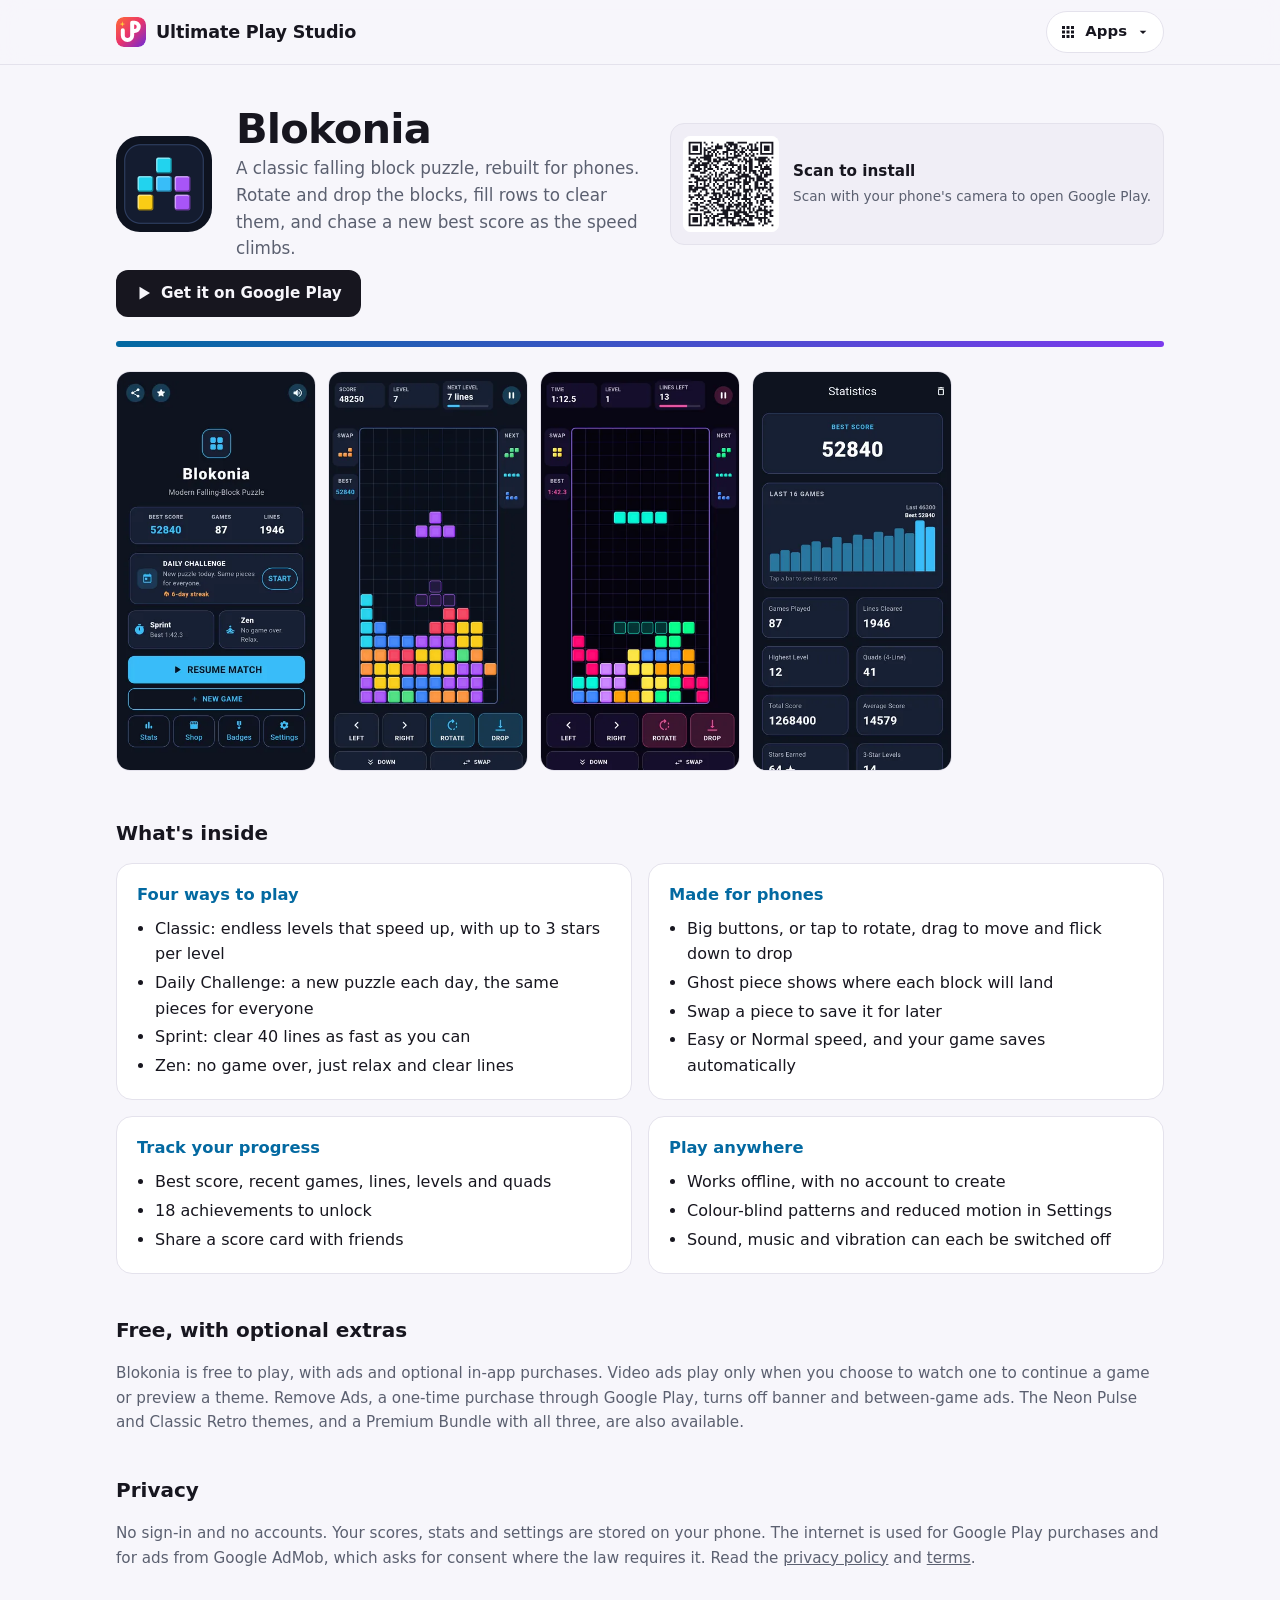
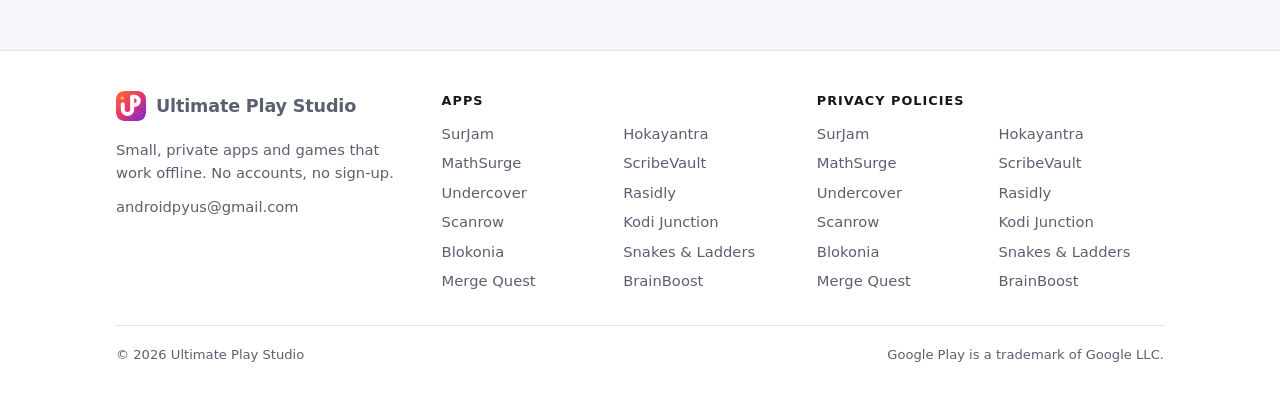
==== commit d9964663: "Rebrand as Ultimate Play Studio on ultimateplaystudio.com - New "UP" monogram logo (logo.svg, 512px " ====
--- a/blokonia/index.html
+++ b/blokonia/index.html
@@ -6,13 +6,22 @@
   <title>Blokonia: Falling Block Puzzle</title>
   <meta name="description" content="Blokonia is a classic falling block puzzle game for Android. Rotate and drop the blocks, clear lines, and play Classic, Daily Challenge, Sprint and Zen modes offline. Free on Google Play.">
   <link rel="icon" type="image/png" href="../assets/blokonia-icon.png">
+  <link rel="canonical" href="https://ultimateplaystudio.com/blokonia/">
+  <meta property="og:type" content="website">
+  <meta property="og:site_name" content="Ultimate Play Studio">
+  <meta property="og:title" content="Blokonia: Falling Block Puzzle">
+  <meta property="og:description" content="Blokonia is a classic falling block puzzle game for Android. Rotate and drop the blocks, clear lines, and play Classic, Daily Challenge, Sprint and Zen modes offline. Free on Google Play.">
+  <meta property="og:url" content="https://ultimateplaystudio.com/blokonia/">
+  <meta property="og:image" content="https://ultimateplaystudio.com/assets/blokonia-icon.png">
+  <meta name="twitter:card" content="summary">
+  <link rel="apple-touch-icon" href="../assets/apple-touch-icon.png">
   <link rel="stylesheet" href="../assets/style.css">
 </head>
 <body class="blokonia">
   <a class="skip-link" href="#main">Skip to content</a>
   <header class="site-header">
     <div class="wrap">
-      <a class="brand" href="../"><span class="brand-mark" aria-hidden="true">P</span>Pyush Apps</a>
+      <a class="brand" href="../"><img class="brand-mark" src="../assets/logo.svg" alt="" width="30" height="30">Ultimate Play Studio</a>
       <details class="apps-menu">
         <summary><svg viewBox="0 0 24 24" width="18" height="18" aria-hidden="true"><path fill="currentColor" d="M4 4h4v4H4zm6 0h4v4h-4zm6 0h4v4h-4zM4 10h4v4H4zm6 0h4v4h-4zm6 0h4v4h-4zM4 16h4v4H4zm6 0h4v4h-4zm6 0h4v4h-4z"/></svg><span>Apps</span><svg class="apps-chevron" viewBox="0 0 24 24" width="16" height="16" aria-hidden="true"><path fill="currentColor" d="M7 10l5 5 5-5z"/></svg></summary>
         <nav class="apps-panel" aria-label="Apps">
@@ -110,7 +119,7 @@
 
     <section class="section">
       <h2>Privacy</h2>
-      <p class="note">No sign-in and no accounts. Your scores, stats and settings are stored on your phone. The internet is used for Google Play purchases and for ads from Google AdMob, which asks for consent where the law requires it. Read the <a href="https://pyush.github.io/blokonia-site/privacy.html">privacy policy</a> and <a href="https://pyush.github.io/blokonia-site/terms.html">terms</a>.</p>
+      <p class="note">No sign-in and no accounts. Your scores, stats and settings are stored on your phone. The internet is used for Google Play purchases and for ads from Google AdMob, which asks for consent where the law requires it. Read the <a href="https://ultimateplaystudio.com/blokonia-site/privacy.html">privacy policy</a> and <a href="https://ultimateplaystudio.com/blokonia-site/terms.html">terms</a>.</p>
     </section>
   </main>
 
@@ -118,8 +127,8 @@
     <div class="wrap">
       <div class="footer-grid">
         <div class="footer-about">
-          <a class="brand" href="../"><span class="brand-mark" aria-hidden="true">P</span>Pyush Apps</a>
-          <p>Small, private Android apps that work offline. No accounts, no sign-up.</p>
+          <a class="brand" href="../"><img class="brand-mark" src="../assets/logo.svg" alt="" width="30" height="30">Ultimate Play Studio</a>
+          <p>Small, private apps and games that work offline. No accounts, no sign-up.</p>
           <p><a href="mailto:androidpyus@gmail.com">androidpyus@gmail.com</a></p>
         </div>
         <nav aria-label="Apps">
@@ -142,23 +151,23 @@
         <nav aria-label="Privacy policies">
           <h2>Privacy policies</h2>
           <ul>
-            <li><a href="https://pyush.github.io/surjam-privacy/">SurJam</a></li>
-            <li><a href="https://pyush.github.io/hokayantra-privacy/">Hokayantra</a></li>
-            <li><a href="https://pyush.github.io/mathsurge-privacy/">MathSurge</a></li>
-            <li><a href="https://pyush.github.io/scribevault-privacy/">ScribeVault</a></li>
-            <li><a href="https://pyush.github.io/undercover-word-imposter-privacy/">Undercover</a></li>
-            <li><a href="https://pyush.github.io/rasidly-privacy/">Rasidly</a></li>
-            <li><a href="https://pyush.github.io/scanrow-site/privacy/">Scanrow</a></li>
+            <li><a href="https://ultimateplaystudio.com/surjam-privacy/">SurJam</a></li>
+            <li><a href="https://ultimateplaystudio.com/hokayantra-privacy/">Hokayantra</a></li>
+            <li><a href="https://ultimateplaystudio.com/mathsurge-privacy/">MathSurge</a></li>
+            <li><a href="https://ultimateplaystudio.com/scribevault-privacy/">ScribeVault</a></li>
+            <li><a href="https://ultimateplaystudio.com/undercover-word-imposter-privacy/">Undercover</a></li>
+            <li><a href="https://ultimateplaystudio.com/rasidly-privacy/">Rasidly</a></li>
+            <li><a href="https://ultimateplaystudio.com/scanrow-site/privacy/">Scanrow</a></li>
             <li><a href="https://kodijunction.com/privacy.html">Kodi Junction</a></li>
-            <li><a href="https://pyush.github.io/blokonia-site/privacy.html">Blokonia</a></li>
-            <li><a href="https://pyush.github.io/snakes-ladders-privacy/">Snakes &amp; Ladders</a></li>
-            <li><a href="https://pyush.github.io/mergequest-site/privacy.html">Merge Quest</a></li>
-            <li><a href="https://pyush.github.io/brainboost-privacy/">BrainBoost</a></li>
+            <li><a href="https://ultimateplaystudio.com/blokonia-site/privacy.html">Blokonia</a></li>
+            <li><a href="https://ultimateplaystudio.com/snakes-ladders-privacy/">Snakes &amp; Ladders</a></li>
+            <li><a href="https://ultimateplaystudio.com/mergequest-site/privacy.html">Merge Quest</a></li>
+            <li><a href="https://ultimateplaystudio.com/brainboost-privacy/">BrainBoost</a></li>
           </ul>
         </nav>
       </div>
       <div class="footer-bottom">
-        <span>© 2026 Pyush Apps</span>
+        <span>© 2026 Ultimate Play Studio</span>
         <span>Google Play is a trademark of Google LLC.</span>
       </div>
     </div>
--- a/assets/style.css
+++ b/assets/style.css
@@ -127,11 +127,7 @@
 }
 .site-header .wrap { display: flex; align-items: center; justify-content: space-between; gap: 16px; min-height: 64px; }
 .brand { display: inline-flex; align-items: center; gap: 10px; font-weight: 800; font-size: 1.1rem; letter-spacing: -0.01em; text-decoration: none; flex: none; }
-.brand-mark {
-  width: 30px; height: 30px; border-radius: 9px; display: grid; place-items: center;
-  color: #fff; font-size: 0.95rem; font-weight: 900;
-  background: linear-gradient(135deg, var(--surjam), var(--mathsurge-2) 55%, var(--hokayantra));
-}
+.brand-mark { width: 30px; height: 30px; border-radius: 8px; display: block; flex: none; }
 .apps-menu { position: relative; flex: none; }
 .apps-menu summary {
   display: inline-flex; align-items: center; gap: 8px; padding: 8px 12px; border-radius: 999px;
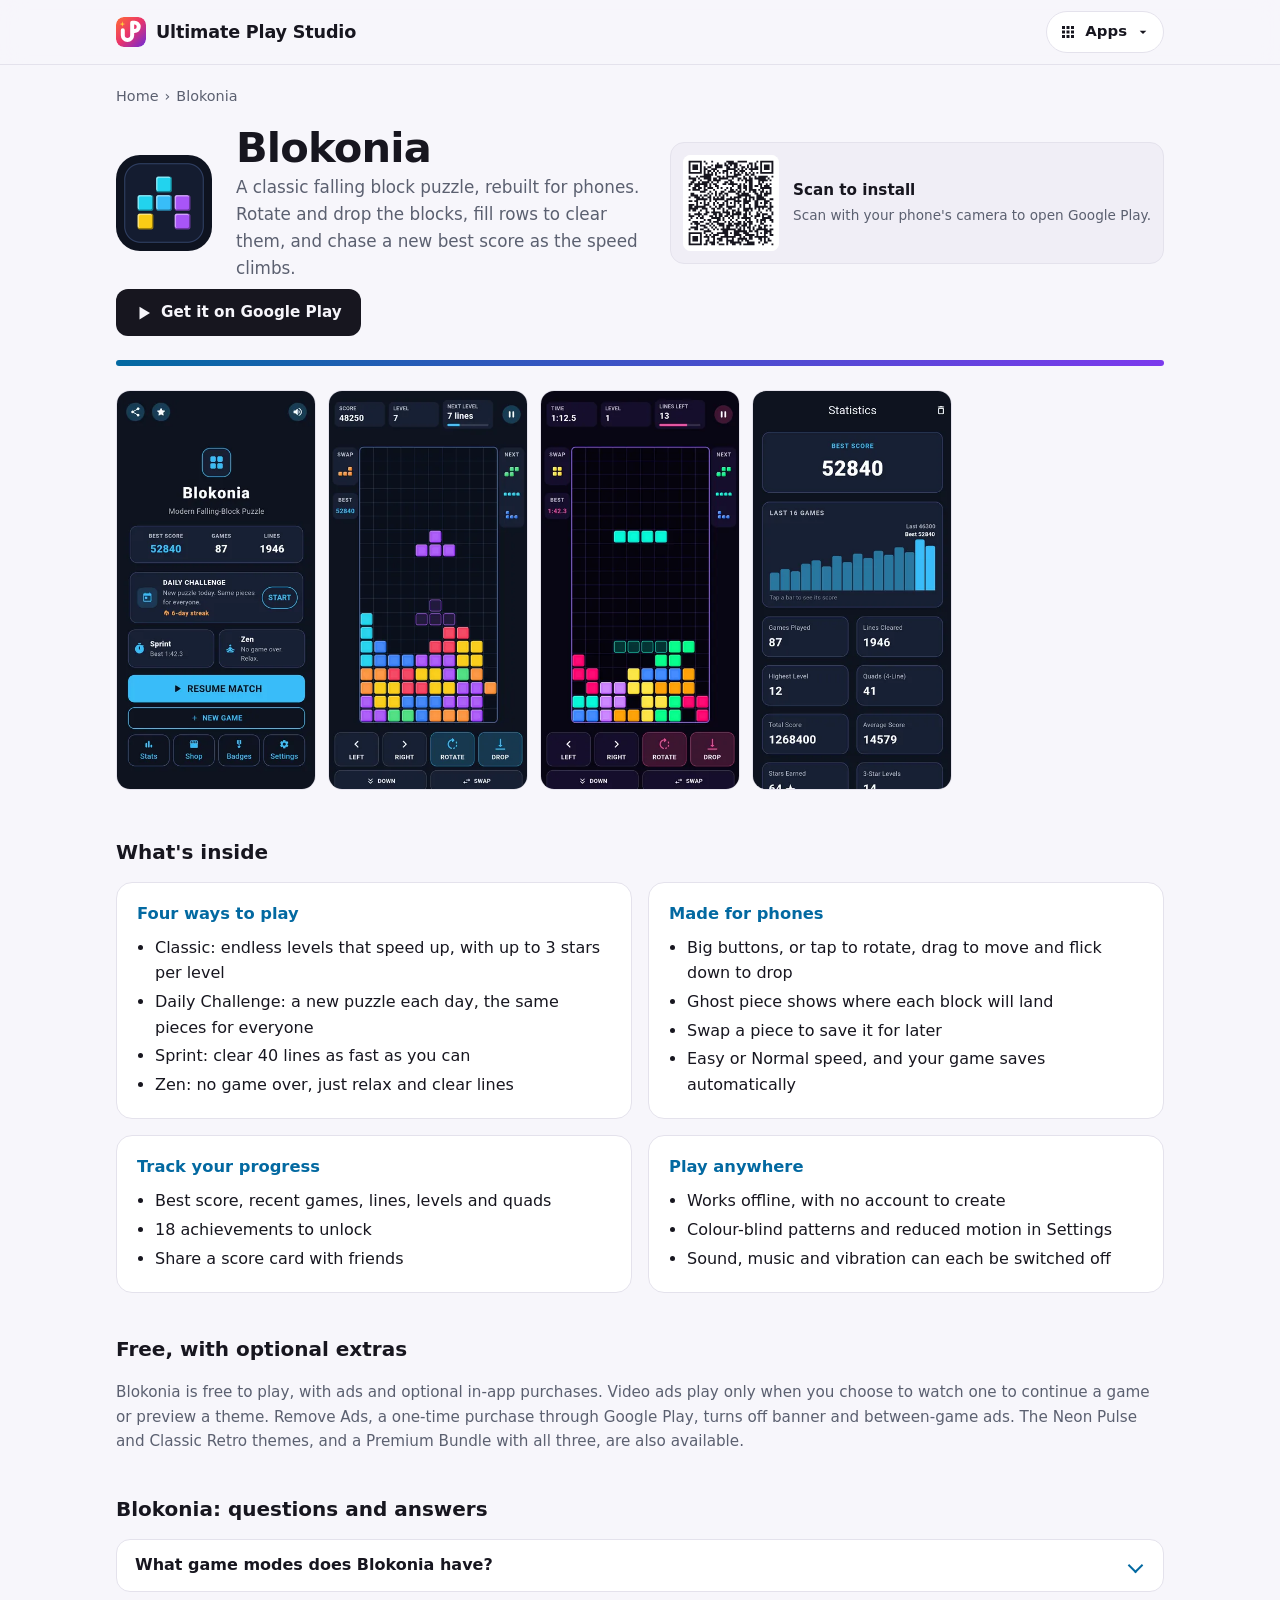
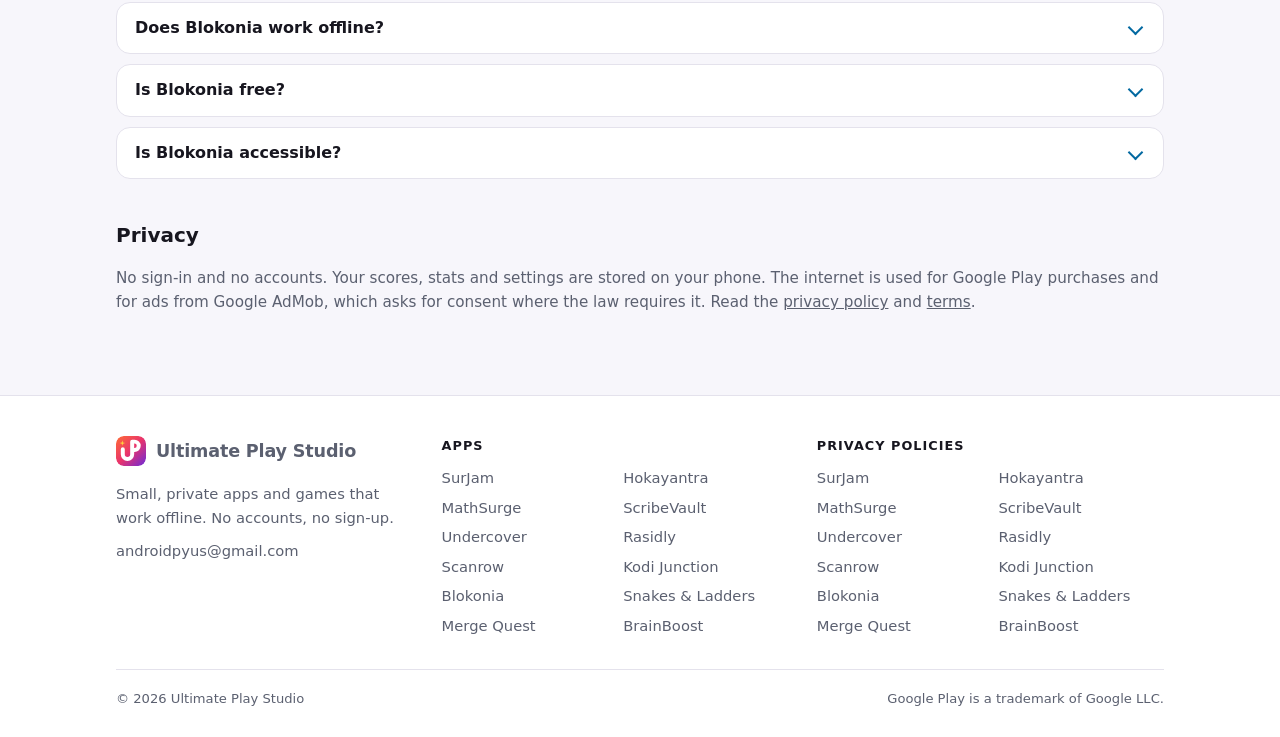
==== commit cd818998: "SEO: titles, descriptions, structured data, FAQs and share images - Search-focused titles (50-62 cha" ====
--- a/blokonia/index.html
+++ b/blokonia/index.html
@@ -3,18 +3,126 @@
 <head>
   <meta charset="utf-8">
   <meta name="viewport" content="width=device-width, initial-scale=1">
-  <title>Blokonia: Falling Block Puzzle</title>
-  <meta name="description" content="Blokonia is a classic falling block puzzle game for Android. Rotate and drop the blocks, clear lines, and play Classic, Daily Challenge, Sprint and Zen modes offline. Free on Google Play.">
+  <title>Blokonia – Classic Falling Block Puzzle Game, Play Offline</title>
+  <meta name="description" content="A classic falling block puzzle for phones: rotate and drop blocks, clear lines and chase high scores in Classic, Daily Challenge, Sprint and Zen modes.">
   <link rel="icon" type="image/png" href="../assets/blokonia-icon.png">
+  <!-- seo -->
   <link rel="canonical" href="https://ultimateplaystudio.com/blokonia/">
+  <meta name="theme-color" content="#f7f6fb" media="(prefers-color-scheme: light)">
+  <meta name="theme-color" content="#0f0e17" media="(prefers-color-scheme: dark)">
+  <link rel="apple-touch-icon" href="../assets/apple-touch-icon.png">
   <meta property="og:type" content="website">
   <meta property="og:site_name" content="Ultimate Play Studio">
-  <meta property="og:title" content="Blokonia: Falling Block Puzzle">
-  <meta property="og:description" content="Blokonia is a classic falling block puzzle game for Android. Rotate and drop the blocks, clear lines, and play Classic, Daily Challenge, Sprint and Zen modes offline. Free on Google Play.">
+  <meta property="og:locale" content="en_US">
+  <meta property="og:title" content="Blokonia – Classic Falling Block Puzzle Game, Play Offline">
+  <meta property="og:description" content="A classic falling block puzzle for phones: rotate and drop blocks, clear lines and chase high scores in Classic, Daily Challenge, Sprint and Zen modes.">
   <meta property="og:url" content="https://ultimateplaystudio.com/blokonia/">
-  <meta property="og:image" content="https://ultimateplaystudio.com/assets/blokonia-icon.png">
-  <meta name="twitter:card" content="summary">
-  <link rel="apple-touch-icon" href="../assets/apple-touch-icon.png">
+  <meta property="og:image" content="https://ultimateplaystudio.com/assets/og/blokonia.png">
+  <meta property="og:image:width" content="1200">
+  <meta property="og:image:height" content="630">
+  <meta name="twitter:card" content="summary_large_image">
+  <script type="application/ld+json">
+{
+  "@context": "https://schema.org",
+  "@graph": [
+    {
+      "@type": "Organization",
+      "@id": "https://ultimateplaystudio.com/#organization",
+      "name": "Ultimate Play Studio",
+      "url": "https://ultimateplaystudio.com/",
+      "logo": "https://ultimateplaystudio.com/assets/logo-512.png",
+      "email": "androidpyus@gmail.com"
+    },
+    {
+      "@type": "MobileApplication",
+      "@id": "https://ultimateplaystudio.com/blokonia/#app",
+      "name": "Blokonia",
+      "url": "https://ultimateplaystudio.com/blokonia/",
+      "description": "A classic falling block puzzle for phones: rotate and drop blocks, clear lines and chase high scores in Classic, Daily Challenge, Sprint and Zen modes.",
+      "operatingSystem": "Android",
+      "applicationCategory": "GameApplication",
+      "genre": "Puzzle",
+      "image": "https://ultimateplaystudio.com/assets/blokonia-icon.png",
+      "screenshot": [
+        "https://ultimateplaystudio.com/assets/blokonia-1.webp",
+        "https://ultimateplaystudio.com/assets/blokonia-2.webp",
+        "https://ultimateplaystudio.com/assets/blokonia-3.webp",
+        "https://ultimateplaystudio.com/assets/blokonia-4.webp"
+      ],
+      "installUrl": "https://play.google.com/store/apps/details?id=com.blokonia.app",
+      "sameAs": [
+        "https://play.google.com/store/apps/details?id=com.blokonia.app"
+      ],
+      "offers": {
+        "@type": "Offer",
+        "price": "0",
+        "priceCurrency": "USD"
+      },
+      "publisher": {
+        "@id": "https://ultimateplaystudio.com/#organization"
+      },
+      "author": {
+        "@id": "https://ultimateplaystudio.com/#organization"
+      }
+    },
+    {
+      "@type": "BreadcrumbList",
+      "itemListElement": [
+        {
+          "@type": "ListItem",
+          "position": 1,
+          "name": "Home",
+          "item": "https://ultimateplaystudio.com/"
+        },
+        {
+          "@type": "ListItem",
+          "position": 2,
+          "name": "Blokonia",
+          "item": "https://ultimateplaystudio.com/blokonia/"
+        }
+      ]
+    },
+    {
+      "@type": "FAQPage",
+      "mainEntity": [
+        {
+          "@type": "Question",
+          "name": "What game modes does Blokonia have?",
+          "acceptedAnswer": {
+            "@type": "Answer",
+            "text": "Classic with endless levels that speed up, a Daily Challenge with the same pieces for everyone, Sprint to clear 40 lines as fast as you can, and Zen with no game over."
+          }
+        },
+        {
+          "@type": "Question",
+          "name": "Does Blokonia work offline?",
+          "acceptedAnswer": {
+            "@type": "Answer",
+            "text": "Yes. Blokonia works offline with no account to create, and your game saves automatically."
+          }
+        },
+        {
+          "@type": "Question",
+          "name": "Is Blokonia free?",
+          "acceptedAnswer": {
+            "@type": "Answer",
+            "text": "Yes. Blokonia is free to play, with ads and optional in-app purchases. Remove Ads, a one-time purchase, turns off banner and between-game ads."
+          }
+        },
+        {
+          "@type": "Question",
+          "name": "Is Blokonia accessible?",
+          "acceptedAnswer": {
+            "@type": "Answer",
+            "text": "Settings include colour-blind patterns and reduced motion, and sound, music and vibration can each be switched off."
+          }
+        }
+      ]
+    }
+  ]
+}
+  </script>
+  <!-- /seo -->
   <link rel="stylesheet" href="../assets/style.css">
 </head>
 <body class="blokonia">
@@ -44,6 +152,11 @@
   </header>
 
   <main id="main" class="wrap">
+    <!-- seo:breadcrumb -->
+    <nav class="breadcrumb" aria-label="Breadcrumb">
+      <ol><li><a href="../">Home</a></li><li><span aria-current="page">Blokonia</span></li></ol>
+    </nav>
+    <!-- /seo:breadcrumb -->
     <section class="app-hero">
       <img src="../assets/blokonia-icon.png" alt="Blokonia app icon" width="96" height="96">
       <div class="app-hero-text">
@@ -51,7 +164,7 @@
         <p class="tagline">A classic falling block puzzle, rebuilt for phones. Rotate and drop the blocks, fill rows to clear them, and chase a new best score as the speed climbs.</p>
       </div>
       <div class="qr">
-        <img src="../assets/qr-blokonia.svg" alt="QR code that opens Blokonia on Google Play" width="96" height="96">
+        <img src="../assets/qr-blokonia.svg" alt="QR code that opens Blokonia on Google Play" width="96" height="96" loading="lazy" decoding="async">
         <div><strong>Scan to install</strong><span>Scan with your phone's camera to open Google Play.</span></div>
       </div>
     </section>
@@ -66,9 +179,9 @@
     <section class="page-shots" aria-label="Screenshots">
       <div class="shots">
         <img src="../assets/blokonia-1.webp" alt="Home screen with best score, the daily challenge, Sprint and Zen modes" width="360" height="720">
-        <img src="../assets/blokonia-2.webp" alt="A Classic game at level 7 with a T block about to drop and the ghost piece below" width="360" height="720">
-        <img src="../assets/blokonia-3.webp" alt="A Sprint run in the Neon Pulse theme with 13 lines left" width="360" height="720">
-        <img src="../assets/blokonia-4.webp" alt="Statistics with best score, a chart of the last 16 games and lifetime totals" width="360" height="720">
+        <img src="../assets/blokonia-2.webp" alt="A Classic game at level 7 with a T block about to drop and the ghost piece below" width="360" height="720" loading="lazy" decoding="async">
+        <img src="../assets/blokonia-3.webp" alt="A Sprint run in the Neon Pulse theme with 13 lines left" width="360" height="720" loading="lazy" decoding="async">
+        <img src="../assets/blokonia-4.webp" alt="Statistics with best score, a chart of the last 16 games and lifetime totals" width="360" height="720" loading="lazy" decoding="async">
       </div>
     </section>
 
@@ -117,6 +230,29 @@
       <p class="note">Blokonia is free to play, with ads and optional in-app purchases. Video ads play only when you choose to watch one to continue a game or preview a theme. Remove Ads, a one-time purchase through Google Play, turns off banner and between-game ads. The Neon Pulse and Classic Retro themes, and a Premium Bundle with all three, are also available.</p>
     </section>
 
+    <!-- seo:faq -->
+    <section class="section" aria-labelledby="faq-title">
+      <h2 id="faq-title">Blokonia: questions and answers</h2>
+      <div class="faq">
+        <details>
+          <summary>What game modes does Blokonia have?</summary>
+          <p>Classic with endless levels that speed up, a Daily Challenge with the same pieces for everyone, Sprint to clear 40 lines as fast as you can, and Zen with no game over.</p>
+        </details>
+        <details>
+          <summary>Does Blokonia work offline?</summary>
+          <p>Yes. Blokonia works offline with no account to create, and your game saves automatically.</p>
+        </details>
+        <details>
+          <summary>Is Blokonia free?</summary>
+          <p>Yes. Blokonia is free to play, with ads and optional in-app purchases. Remove Ads, a one-time purchase, turns off banner and between-game ads.</p>
+        </details>
+        <details>
+          <summary>Is Blokonia accessible?</summary>
+          <p>Settings include colour-blind patterns and reduced motion, and sound, music and vibration can each be switched off.</p>
+        </details>
+      </div>
+    </section>
+    <!-- /seo:faq -->
     <section class="section">
       <h2>Privacy</h2>
       <p class="note">No sign-in and no accounts. Your scores, stats and settings are stored on your phone. The internet is used for Google Play purchases and for ads from Google AdMob, which asks for consent where the law requires it. Read the <a href="https://ultimateplaystudio.com/blokonia-site/privacy.html">privacy policy</a> and <a href="https://ultimateplaystudio.com/blokonia-site/terms.html">terms</a>.</p>
--- a/assets/style.css
+++ b/assets/style.css
@@ -343,3 +343,26 @@
   .shots img { width: 128px; }
   .page-shots .shots img { width: 160px; }
 }
+
+/* Breadcrumb and questions-and-answers on app pages */
+.breadcrumb { padding-top: 20px; font-size: 0.9rem; color: var(--muted); }
+.breadcrumb ol { list-style: none; margin: 0; padding: 0; display: flex; flex-wrap: wrap; gap: 6px; }
+.breadcrumb li + li::before { content: "›"; margin-right: 6px; color: var(--muted); }
+.breadcrumb a { color: var(--muted); text-decoration: none; }
+.breadcrumb a:hover { color: var(--text); text-decoration: underline; }
+.breadcrumb + .app-hero { padding-top: 16px; }
+.faq { display: grid; gap: 10px; }
+.faq details { background: var(--surface); border: 1px solid var(--rule); border-radius: 14px; padding: 0 18px; }
+.faq summary {
+  cursor: pointer; list-style: none; padding: 14px 28px 14px 0; position: relative;
+  font-weight: 650; line-height: 1.4;
+}
+.faq summary::-webkit-details-marker { display: none; }
+.faq summary::after {
+  content: ""; position: absolute; right: 4px; top: 50%; width: 9px; height: 9px; margin-top: -6px;
+  border-right: 2px solid var(--accent, var(--muted)); border-bottom: 2px solid var(--accent, var(--muted));
+  transform: rotate(45deg); transition: transform 0.15s;
+}
+.faq details[open] summary::after { transform: rotate(-135deg); margin-top: -2px; }
+.faq summary:focus-visible { outline: 3px solid var(--accent, var(--hokayantra)); outline-offset: 2px; border-radius: 8px; }
+.faq details p { margin: 0 0 16px; color: var(--muted); }
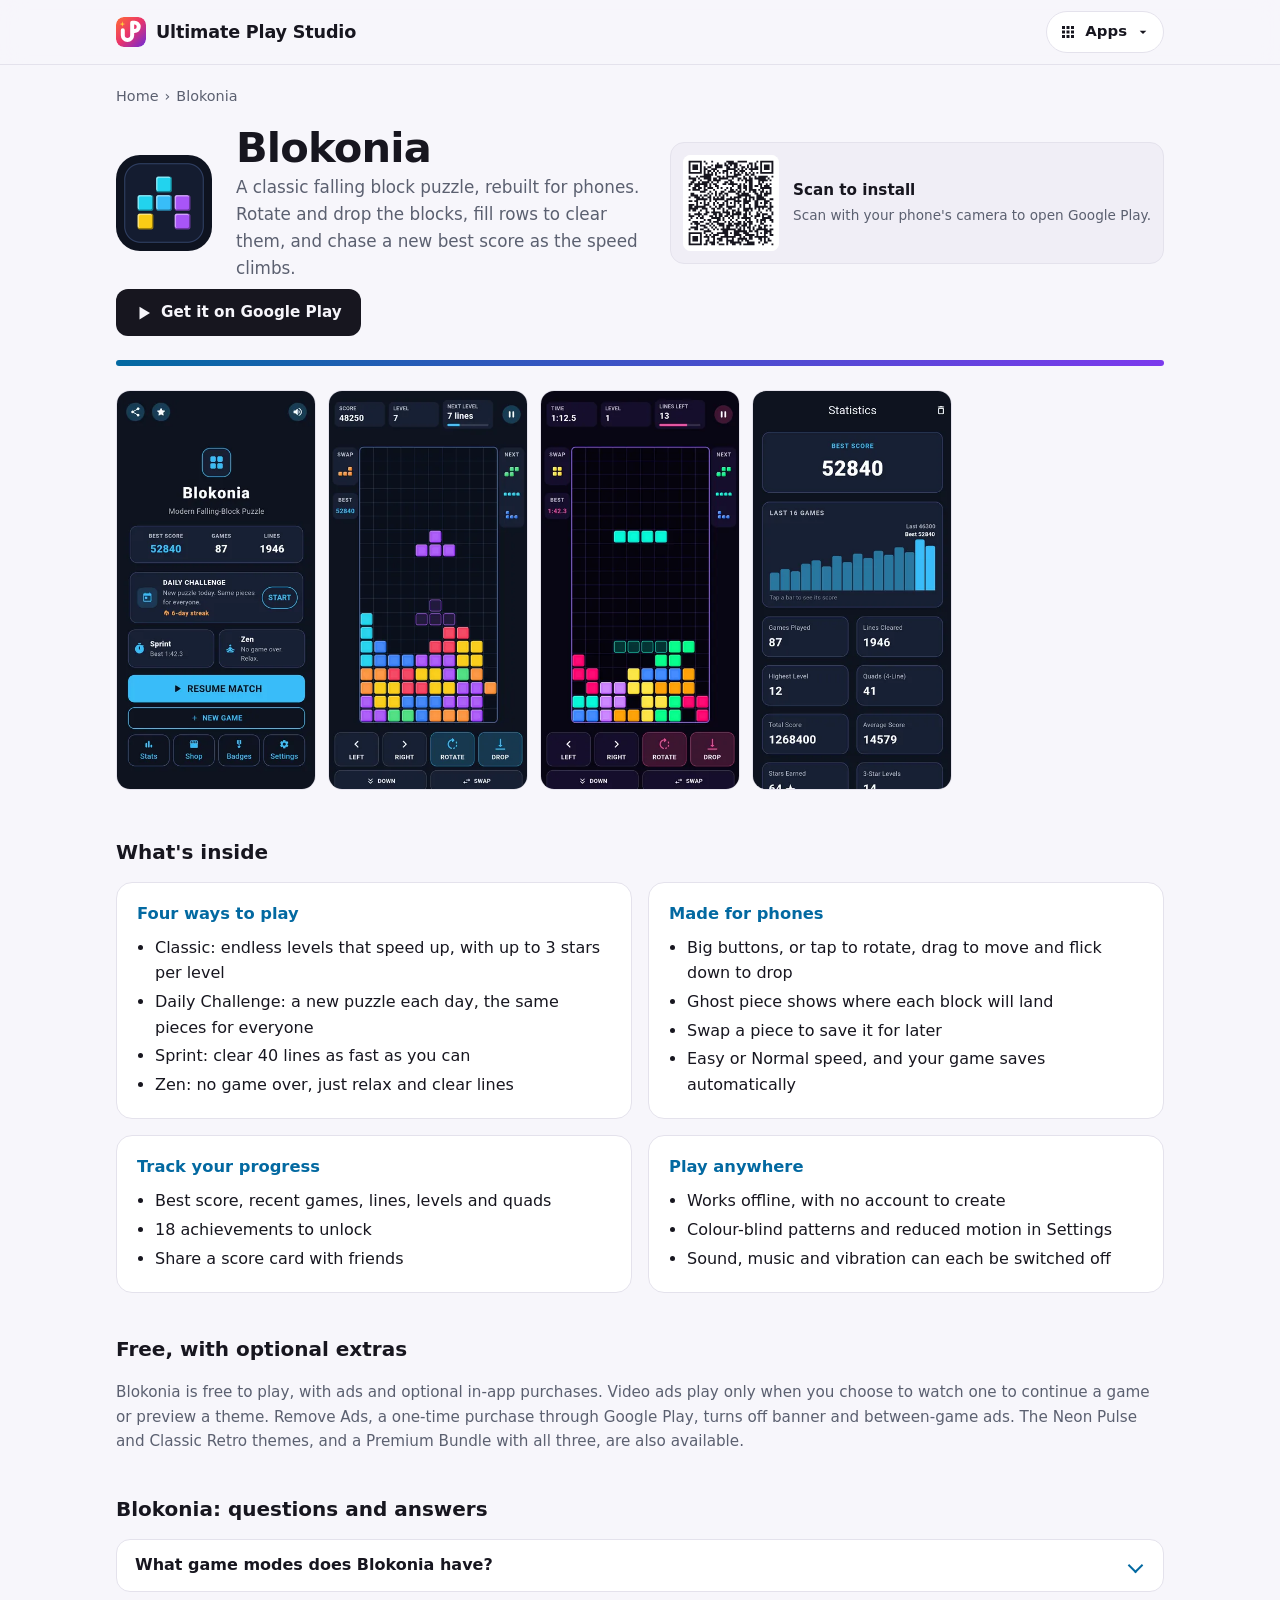
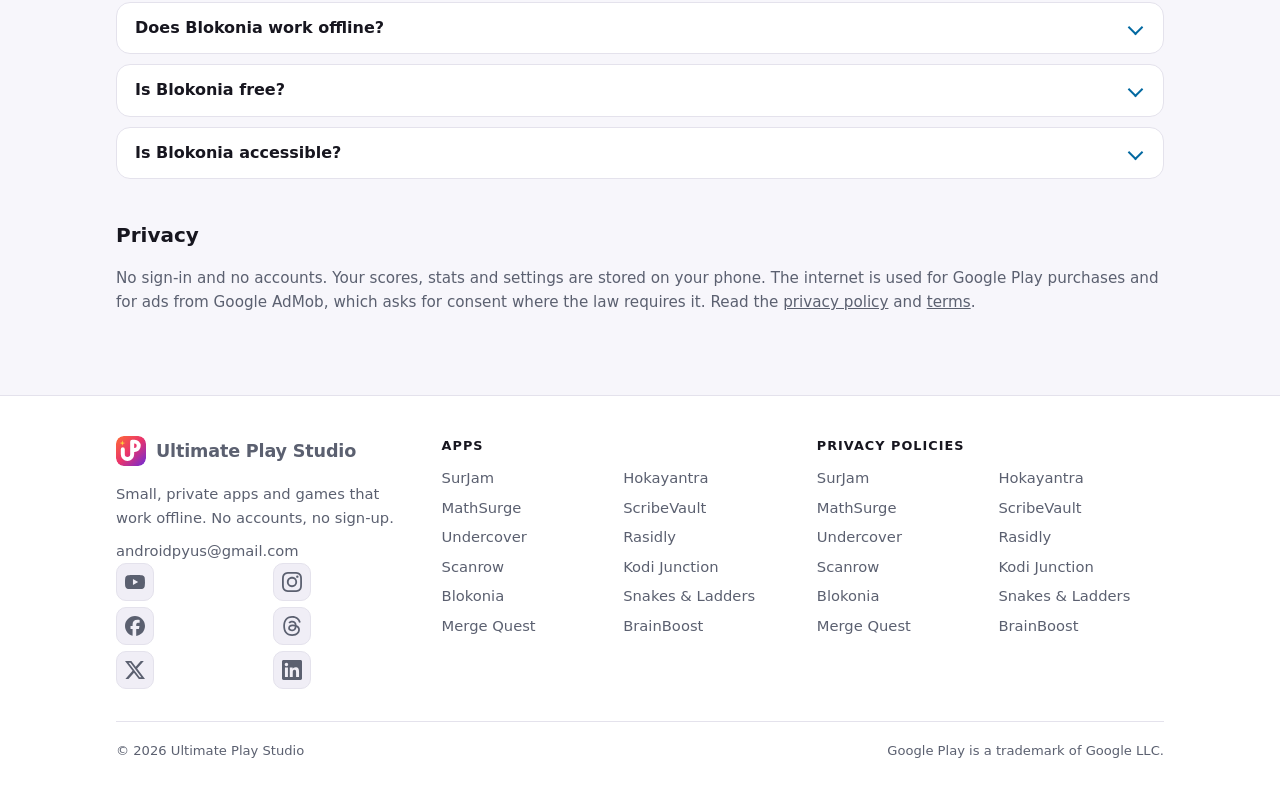
==== commit a9f5a70e: "Footer social icons and Organization sameAs for every profile YouTube, Instagram, Facebook, Threads," ====
--- a/blokonia/index.html
+++ b/blokonia/index.html
@@ -31,7 +31,15 @@
       "name": "Ultimate Play Studio",
       "url": "https://ultimateplaystudio.com/",
       "logo": "https://ultimateplaystudio.com/assets/logo-512.png",
-      "email": "androidpyus@gmail.com"
+      "email": "androidpyus@gmail.com",
+      "sameAs": [
+        "https://www.youtube.com/@ultimateplaystudio",
+        "https://www.instagram.com/ultimateplaystudio/",
+        "https://www.facebook.com/ultimateplaystudio",
+        "https://www.threads.net/@ultimateplaystudio",
+        "https://x.com/UltPlayStudio",
+        "https://www.linkedin.com/company/ultimateplaystudio"
+      ]
     },
     {
       "@type": "MobileApplication",
@@ -266,6 +274,14 @@
           <a class="brand" href="../"><img class="brand-mark" src="../assets/logo.svg" alt="" width="30" height="30">Ultimate Play Studio</a>
           <p>Small, private apps and games that work offline. No accounts, no sign-up.</p>
           <p><a href="mailto:androidpyus@gmail.com">androidpyus@gmail.com</a></p>
+          <ul class="social" aria-label="Ultimate Play Studio on social media">
+            <li><a href="https://www.youtube.com/@ultimateplaystudio" rel="me noopener" aria-label="YouTube" title="YouTube"><svg viewBox="0 0 24 24" width="20" height="20" aria-hidden="true"><path fill="currentColor" d="M23.498 6.186a3.016 3.016 0 0 0-2.122-2.136C19.505 3.545 12 3.545 12 3.545s-7.505 0-9.377.505A3.017 3.017 0 0 0 .502 6.186C0 8.07 0 12 0 12s0 3.93.502 5.814a3.016 3.016 0 0 0 2.122 2.136c1.871.505 9.376.505 9.376.505s7.505 0 9.377-.505a3.015 3.015 0 0 0 2.122-2.136C24 15.93 24 12 24 12s0-3.93-.502-5.814zM9.545 15.568V8.432L15.818 12l-6.273 3.568z"/></svg></a></li>
+            <li><a href="https://www.instagram.com/ultimateplaystudio/" rel="me noopener" aria-label="Instagram" title="Instagram"><svg viewBox="0 0 24 24" width="20" height="20" aria-hidden="true"><path fill="currentColor" d="M7.0301.084c-1.2768.0602-2.1487.264-2.911.5634-.7888.3075-1.4575.72-2.1228 1.3877-.6652.6677-1.075 1.3368-1.3802 2.127-.2954.7638-.4956 1.6365-.552 2.914-.0564 1.2775-.0689 1.6882-.0626 4.947.0062 3.2586.0206 3.6671.0825 4.9473.061 1.2765.264 2.1482.5635 2.9107.308.7889.72 1.4573 1.388 2.1228.6679.6655 1.3365 1.0743 2.1285 1.38.7632.295 1.6361.4961 2.9134.552 1.2773.056 1.6884.069 4.9462.0627 3.2578-.0062 3.668-.0207 4.9478-.0814 1.28-.0607 2.147-.2652 2.9098-.5633.7889-.3086 1.4578-.72 2.1228-1.3881.665-.6682 1.0745-1.3378 1.3795-2.1284.2957-.7632.4966-1.636.552-2.9124.056-1.2809.0692-1.6898.063-4.948-.0063-3.2583-.021-3.6668-.0817-4.9465-.0607-1.2797-.264-2.1487-.5633-2.9117-.3084-.7889-.72-1.4568-1.3876-2.1228C21.2982 1.33 20.628.9208 19.8378.6165 19.074.321 18.2017.1197 16.9244.0645 15.6471.0093 15.236-.005 11.977.0014 8.718.0076 8.31.0215 7.0301.0839m.1402 21.6932c-1.17-.0509-1.8053-.2453-2.2287-.408-.5606-.216-.96-.4771-1.3819-.895-.422-.4178-.6811-.8186-.9-1.378-.1644-.4234-.3624-1.058-.4171-2.228-.0595-1.2645-.072-1.6442-.079-4.848-.007-3.2037.0053-3.583.0607-4.848.05-1.169.2456-1.805.408-2.2282.216-.5613.4762-.96.895-1.3816.4188-.4217.8184-.6814 1.3783-.9003.423-.1651 1.0575-.3614 2.227-.4171 1.2655-.06 1.6447-.072 4.848-.079 3.2033-.007 3.5835.005 4.8495.0608 1.169.0508 1.8053.2445 2.228.408.5608.216.96.4754 1.3816.895.4217.4194.6816.8176.9005 1.3787.1653.4217.3617 1.056.4169 2.2263.0602 1.2655.0739 1.645.0796 4.848.0058 3.203-.0055 3.5834-.061 4.848-.051 1.17-.245 1.8055-.408 2.2294-.216.5604-.4763.96-.8954 1.3814-.419.4215-.8181.6811-1.3783.9-.4224.1649-1.0577.3617-2.2262.4174-1.2656.0595-1.6448.072-4.8493.079-3.2045.007-3.5825-.006-4.848-.0608M16.953 5.5864A1.44 1.44 0 1 0 18.39 4.144a1.44 1.44 0 0 0-1.437 1.4424M5.8385 12.012c.0067 3.4032 2.7706 6.1557 6.173 6.1493 3.4026-.0065 6.157-2.7701 6.1506-6.1733-.0065-3.4032-2.771-6.1565-6.174-6.1498-3.403.0067-6.156 2.771-6.1496 6.1738M8 12.0077a4 4 0 1 1 4.008 3.9921A3.9996 3.9996 0 0 1 8 12.0077"/></svg></a></li>
+            <li><a href="https://www.facebook.com/ultimateplaystudio" rel="me noopener" aria-label="Facebook" title="Facebook"><svg viewBox="0 0 24 24" width="20" height="20" aria-hidden="true"><path fill="currentColor" d="M9.101 23.691v-7.98H6.627v-3.667h2.474v-1.58c0-4.085 1.848-5.978 5.858-5.978.401 0 .955.042 1.468.103a8.68 8.68 0 0 1 1.141.195v3.325a8.623 8.623 0 0 0-.653-.036 26.805 26.805 0 0 0-.733-.009c-.707 0-1.259.096-1.675.309a1.686 1.686 0 0 0-.679.622c-.258.42-.374.995-.374 1.752v1.297h3.919l-.386 2.103-.287 1.564h-3.246v8.245C19.396 23.238 24 18.179 24 12.044c0-6.627-5.373-12-12-12s-12 5.373-12 12c0 5.628 3.874 10.35 9.101 11.647Z"/></svg></a></li>
+            <li><a href="https://www.threads.net/@ultimateplaystudio" rel="me noopener" aria-label="Threads" title="Threads"><svg viewBox="0 0 24 24" width="20" height="20" aria-hidden="true"><path fill="currentColor" d="M12.186 24h-.007c-3.581-.024-6.334-1.205-8.184-3.509C2.35 18.44 1.5 15.586 1.472 12.01v-.017c.03-3.579.879-6.43 2.525-8.482C5.845 1.205 8.6.024 12.18 0h.014c2.746.02 5.043.725 6.826 2.098 1.677 1.29 2.858 3.13 3.509 5.467l-2.04.569c-1.104-3.96-3.898-5.984-8.304-6.015-2.91.022-5.11.936-6.54 2.717C4.307 6.504 3.616 8.914 3.589 12c.027 3.086.718 5.496 2.057 7.164 1.43 1.783 3.631 2.698 6.54 2.717 2.623-.02 4.358-.631 5.8-2.045 1.647-1.613 1.618-3.593 1.09-4.798-.31-.71-.873-1.3-1.634-1.75-.192 1.352-.622 2.446-1.284 3.272-.886 1.102-2.14 1.704-3.73 1.79-1.202.065-2.361-.218-3.259-.801-1.063-.689-1.685-1.74-1.752-2.964-.065-1.19.408-2.285 1.33-3.082.88-.76 2.119-1.207 3.583-1.291a13.853 13.853 0 0 1 3.02.142c-.126-.742-.375-1.332-.75-1.757-.513-.586-1.308-.883-2.359-.89h-.029c-.844 0-1.992.232-2.721 1.32L7.734 7.847c.98-1.454 2.568-2.256 4.478-2.256h.044c3.194.02 5.097 1.975 5.287 5.388.108.046.216.094.321.142 1.49.7 2.58 1.761 3.154 3.07.797 1.82.871 4.79-1.548 7.158-1.85 1.81-4.094 2.628-7.277 2.65Zm1.003-11.69c-.242 0-.487.007-.739.021-1.836.103-2.98.946-2.916 2.143.067 1.256 1.452 1.839 2.784 1.767 1.224-.065 2.818-.543 3.086-3.71a10.5 10.5 0 0 0-2.215-.221z"/></svg></a></li>
+            <li><a href="https://x.com/UltPlayStudio" rel="me noopener" aria-label="X" title="X"><svg viewBox="0 0 24 24" width="20" height="20" aria-hidden="true"><path fill="currentColor" d="M18.901 1.153h3.68l-8.04 9.19L24 22.846h-7.406l-5.8-7.584-6.638 7.584H.474l8.6-9.83L0 1.154h7.594l5.243 6.932ZM17.61 20.644h2.039L6.486 3.24H4.298Z"/></svg></a></li>
+            <li><a href="https://www.linkedin.com/company/ultimateplaystudio" rel="me noopener" aria-label="LinkedIn" title="LinkedIn"><svg viewBox="0 0 24 24" width="20" height="20" aria-hidden="true"><path fill="currentColor" d="M20.447 20.452h-3.554v-5.569c0-1.328-.027-3.037-1.852-3.037-1.853 0-2.136 1.445-2.136 2.939v5.667H9.351V9h3.414v1.561h.046c.477-.9 1.637-1.85 3.37-1.85 3.601 0 4.267 2.37 4.267 5.455v6.286zM5.337 7.433c-1.144 0-2.063-.926-2.063-2.065 0-1.138.92-2.063 2.063-2.063 1.14 0 2.064.925 2.064 2.063 0 1.139-.925 2.065-2.064 2.065zm1.782 13.019H3.555V9h3.564v11.452zM22.225 0H1.771C.792 0 0 .774 0 1.729v20.542C0 23.227.792 24 1.771 24h20.451C23.2 24 24 23.227 24 22.271V1.729C24 .774 23.2 0 22.222 0h.003z"/></svg></a></li>
+          </ul>
         </div>
         <nav aria-label="Apps">
           <h2>Apps</h2>
--- a/assets/style.css
+++ b/assets/style.css
@@ -366,3 +366,12 @@
 .faq details[open] summary::after { transform: rotate(-135deg); margin-top: -2px; }
 .faq summary:focus-visible { outline: 3px solid var(--accent, var(--hokayantra)); outline-offset: 2px; border-radius: 8px; }
 .faq details p { margin: 0 0 16px; color: var(--muted); }
+
+/* Social profile icons in the footer */
+.social { list-style: none; margin: 14px 0 0; padding: 0; display: flex; flex-wrap: wrap; gap: 8px; }
+.social a {
+  display: grid; place-items: center; width: 38px; height: 38px; border-radius: 10px;
+  color: var(--muted); background: var(--chip); border: 1px solid var(--rule);
+}
+.social a:hover { color: var(--text); background: var(--surface); }
+.social svg { display: block; }
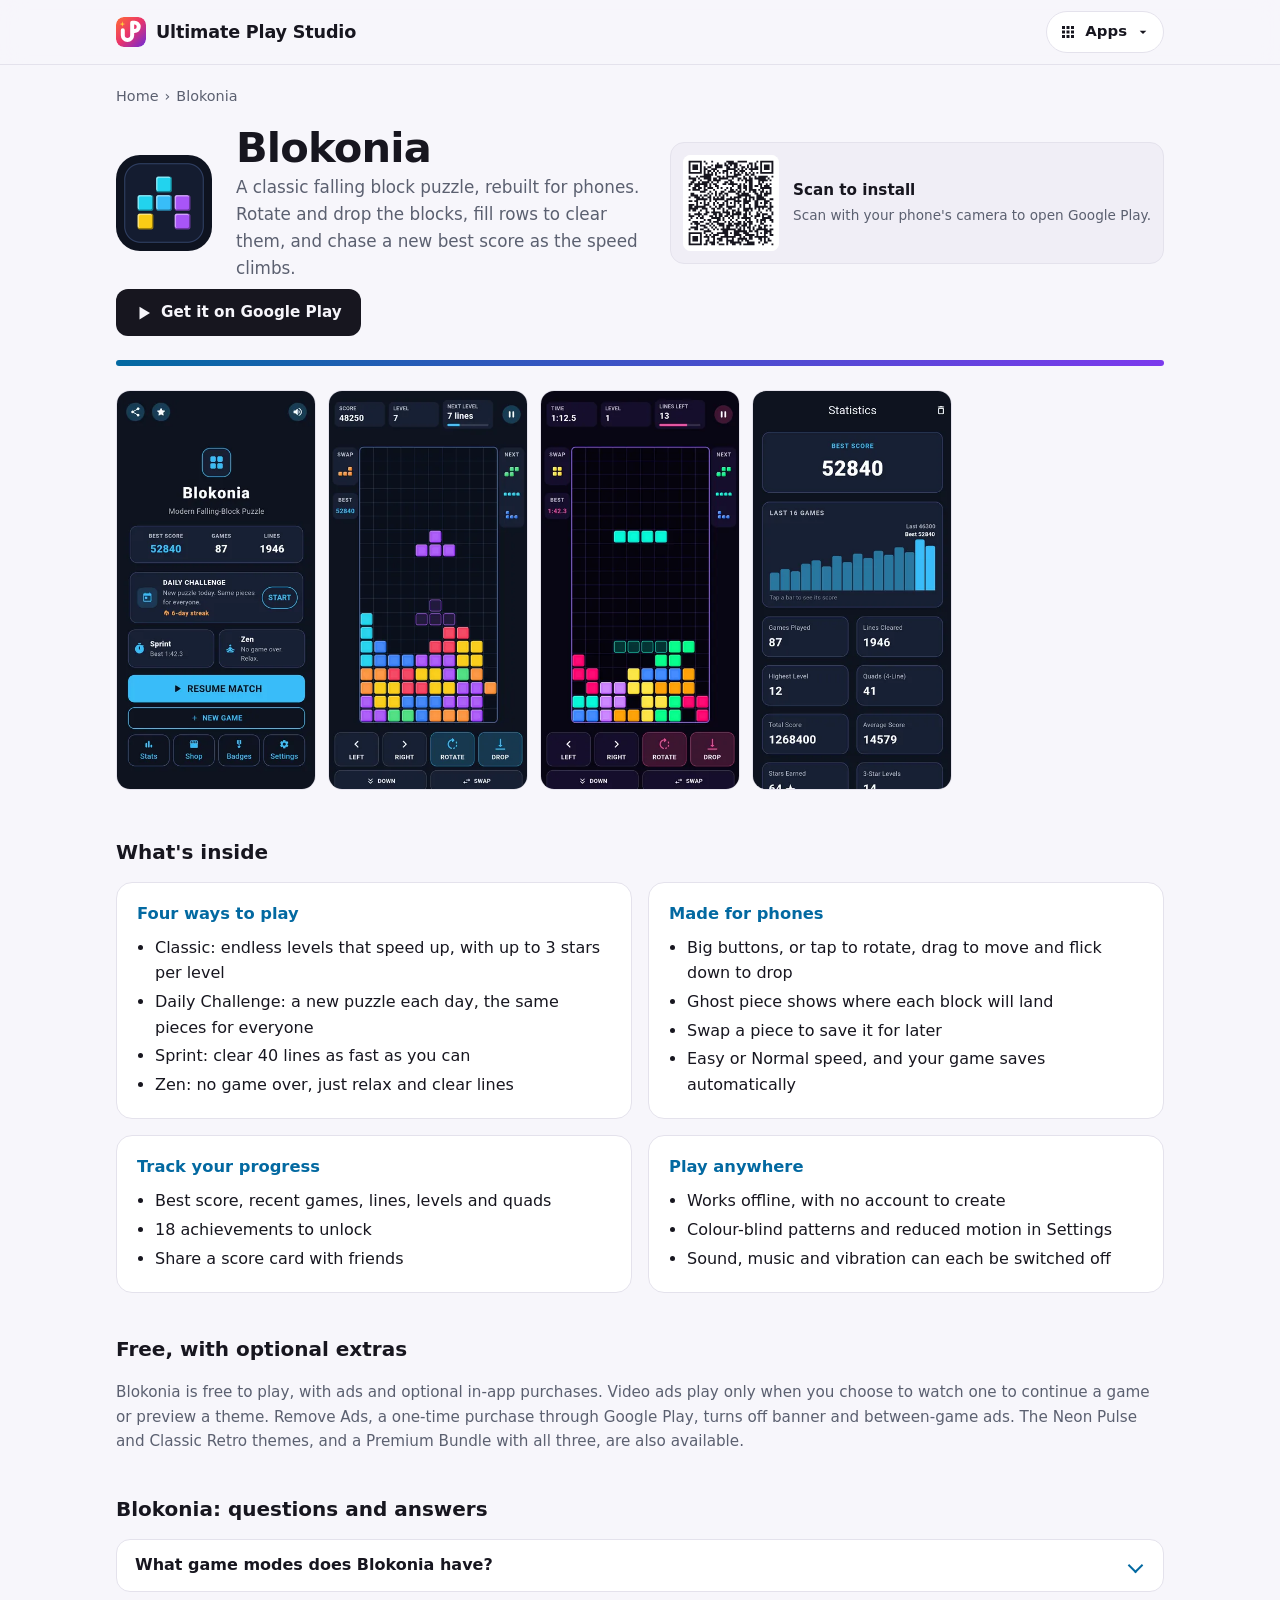
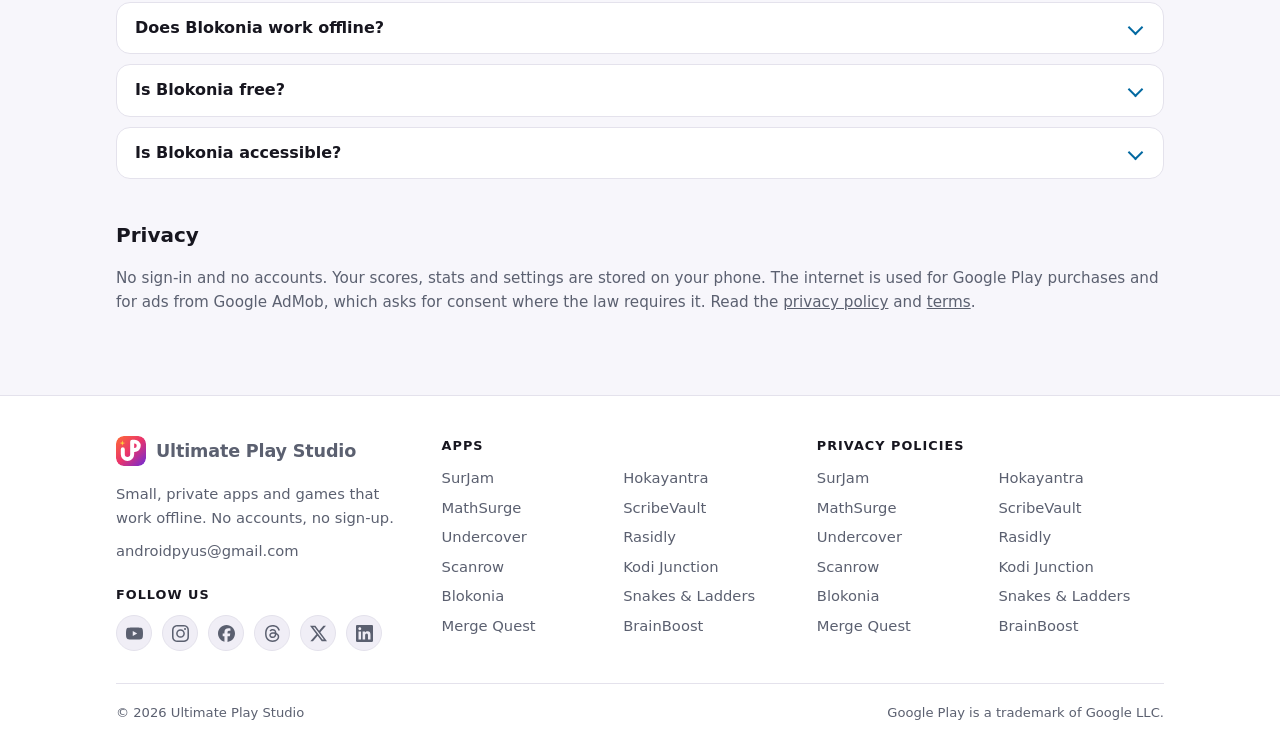
==== commit 4968fdaf: "Footer social icons: one row under a Follow us label The footer list rule (.footer-grid ul, two-colu" ====
--- a/blokonia/index.html
+++ b/blokonia/index.html
@@ -274,6 +274,7 @@
           <a class="brand" href="../"><img class="brand-mark" src="../assets/logo.svg" alt="" width="30" height="30">Ultimate Play Studio</a>
           <p>Small, private apps and games that work offline. No accounts, no sign-up.</p>
           <p><a href="mailto:androidpyus@gmail.com">androidpyus@gmail.com</a></p>
+          <p class="social-label">Follow us</p>
           <ul class="social" aria-label="Ultimate Play Studio on social media">
             <li><a href="https://www.youtube.com/@ultimateplaystudio" rel="me noopener" aria-label="YouTube" title="YouTube"><svg viewBox="0 0 24 24" width="20" height="20" aria-hidden="true"><path fill="currentColor" d="M23.498 6.186a3.016 3.016 0 0 0-2.122-2.136C19.505 3.545 12 3.545 12 3.545s-7.505 0-9.377.505A3.017 3.017 0 0 0 .502 6.186C0 8.07 0 12 0 12s0 3.93.502 5.814a3.016 3.016 0 0 0 2.122 2.136c1.871.505 9.376.505 9.376.505s7.505 0 9.377-.505a3.015 3.015 0 0 0 2.122-2.136C24 15.93 24 12 24 12s0-3.93-.502-5.814zM9.545 15.568V8.432L15.818 12l-6.273 3.568z"/></svg></a></li>
             <li><a href="https://www.instagram.com/ultimateplaystudio/" rel="me noopener" aria-label="Instagram" title="Instagram"><svg viewBox="0 0 24 24" width="20" height="20" aria-hidden="true"><path fill="currentColor" d="M7.0301.084c-1.2768.0602-2.1487.264-2.911.5634-.7888.3075-1.4575.72-2.1228 1.3877-.6652.6677-1.075 1.3368-1.3802 2.127-.2954.7638-.4956 1.6365-.552 2.914-.0564 1.2775-.0689 1.6882-.0626 4.947.0062 3.2586.0206 3.6671.0825 4.9473.061 1.2765.264 2.1482.5635 2.9107.308.7889.72 1.4573 1.388 2.1228.6679.6655 1.3365 1.0743 2.1285 1.38.7632.295 1.6361.4961 2.9134.552 1.2773.056 1.6884.069 4.9462.0627 3.2578-.0062 3.668-.0207 4.9478-.0814 1.28-.0607 2.147-.2652 2.9098-.5633.7889-.3086 1.4578-.72 2.1228-1.3881.665-.6682 1.0745-1.3378 1.3795-2.1284.2957-.7632.4966-1.636.552-2.9124.056-1.2809.0692-1.6898.063-4.948-.0063-3.2583-.021-3.6668-.0817-4.9465-.0607-1.2797-.264-2.1487-.5633-2.9117-.3084-.7889-.72-1.4568-1.3876-2.1228C21.2982 1.33 20.628.9208 19.8378.6165 19.074.321 18.2017.1197 16.9244.0645 15.6471.0093 15.236-.005 11.977.0014 8.718.0076 8.31.0215 7.0301.0839m.1402 21.6932c-1.17-.0509-1.8053-.2453-2.2287-.408-.5606-.216-.96-.4771-1.3819-.895-.422-.4178-.6811-.8186-.9-1.378-.1644-.4234-.3624-1.058-.4171-2.228-.0595-1.2645-.072-1.6442-.079-4.848-.007-3.2037.0053-3.583.0607-4.848.05-1.169.2456-1.805.408-2.2282.216-.5613.4762-.96.895-1.3816.4188-.4217.8184-.6814 1.3783-.9003.423-.1651 1.0575-.3614 2.227-.4171 1.2655-.06 1.6447-.072 4.848-.079 3.2033-.007 3.5835.005 4.8495.0608 1.169.0508 1.8053.2445 2.228.408.5608.216.96.4754 1.3816.895.4217.4194.6816.8176.9005 1.3787.1653.4217.3617 1.056.4169 2.2263.0602 1.2655.0739 1.645.0796 4.848.0058 3.203-.0055 3.5834-.061 4.848-.051 1.17-.245 1.8055-.408 2.2294-.216.5604-.4763.96-.8954 1.3814-.419.4215-.8181.6811-1.3783.9-.4224.1649-1.0577.3617-2.2262.4174-1.2656.0595-1.6448.072-4.8493.079-3.2045.007-3.5825-.006-4.848-.0608M16.953 5.5864A1.44 1.44 0 1 0 18.39 4.144a1.44 1.44 0 0 0-1.437 1.4424M5.8385 12.012c.0067 3.4032 2.7706 6.1557 6.173 6.1493 3.4026-.0065 6.157-2.7701 6.1506-6.1733-.0065-3.4032-2.771-6.1565-6.174-6.1498-3.403.0067-6.156 2.771-6.1496 6.1738M8 12.0077a4 4 0 1 1 4.008 3.9921A3.9996 3.9996 0 0 1 8 12.0077"/></svg></a></li>
--- a/assets/style.css
+++ b/assets/style.css
@@ -367,11 +367,18 @@
 .faq summary:focus-visible { outline: 3px solid var(--accent, var(--hokayantra)); outline-offset: 2px; border-radius: 8px; }
 .faq details p { margin: 0 0 16px; color: var(--muted); }
 
-/* Social profile icons in the footer */
-.social { list-style: none; margin: 14px 0 0; padding: 0; display: flex; flex-wrap: wrap; gap: 8px; }
-.social a {
-  display: grid; place-items: center; width: 38px; height: 38px; border-radius: 10px;
-  color: var(--muted); background: var(--chip); border: 1px solid var(--rule);
-}
-.social a:hover { color: var(--text); background: var(--surface); }
-.social svg { display: block; }
+/* Social profile icons in the footer. Scoped under .footer-grid so the
+   two-column footer list layout above does not apply to them. */
+.footer-grid .social-label { margin: 22px 0 10px; font-size: 0.8rem; font-weight: 600; text-transform: uppercase; letter-spacing: 0.08em; color: var(--text); }
+.footer-grid .social { list-style: none; margin: 0; padding: 0; display: flex; flex-wrap: wrap; gap: 10px; grid-template-columns: none; }
+.footer-grid .social a {
+  display: grid; place-items: center; width: 36px; height: 36px; border-radius: 50%;
+  color: var(--muted); background: var(--chip); border: 1px solid var(--rule); text-decoration: none;
+  transition: color .15s ease, background .15s ease, border-color .15s ease, transform .15s ease;
+}
+.footer-grid .social a:hover, .footer-grid .social a:focus-visible {
+  color: #fff; border-color: transparent; transform: translateY(-2px);
+  background: linear-gradient(135deg, #ff6b35, #e8336d 55%, #6c2bd9);
+}
+.footer-grid .social svg { display: block; width: 17px; height: 17px; }
+@media (prefers-reduced-motion: reduce) { .footer-grid .social a { transition: none; } .footer-grid .social a:hover { transform: none; } }
